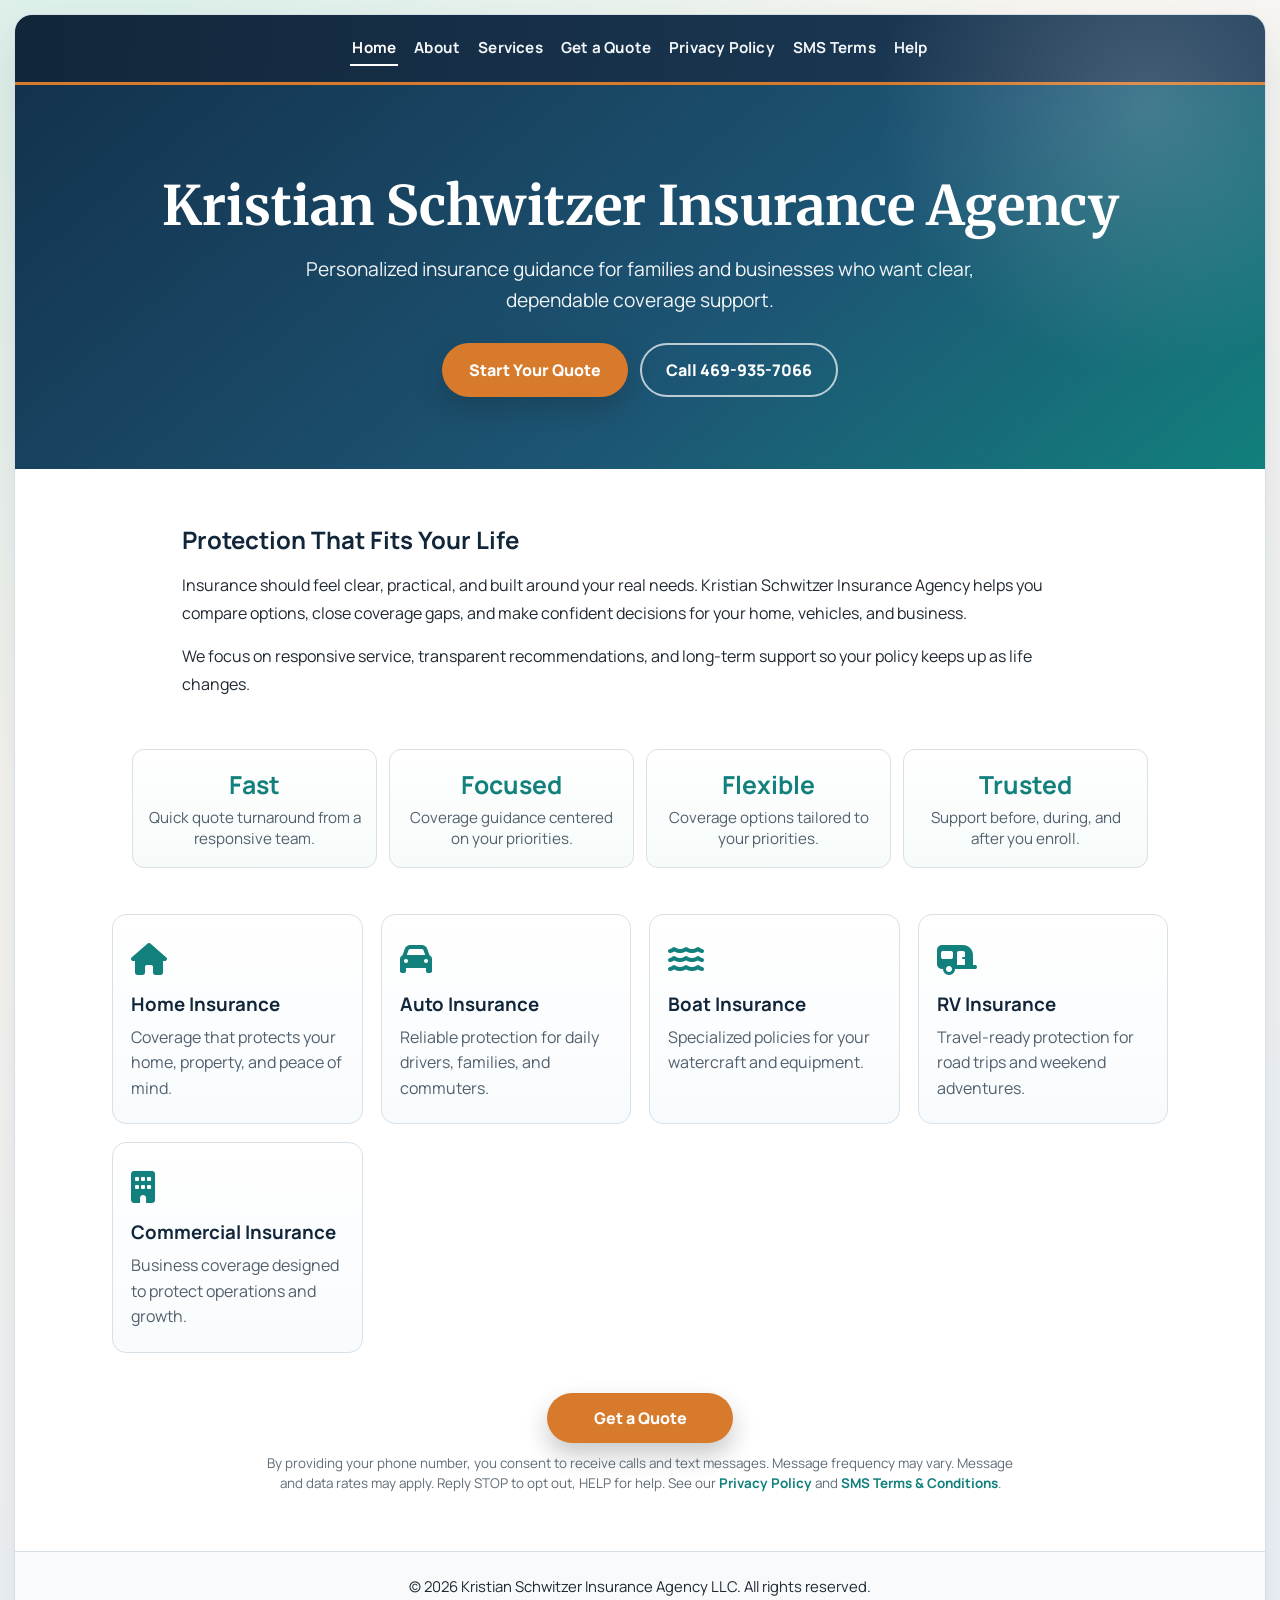
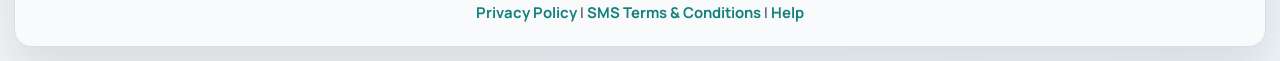
==== index.html @ e57b24e5 "Add files via upload" ====
<!DOCTYPE html>
<html lang="en">
<head>
  <meta charset="UTF-8" />
  <meta name="viewport" content="width=device-width, initial-scale=1.0" />
  <title>Kristian Schwitzer Insurance Agency | Insurance Services</title>

  <meta name="description" content="Kristian Schwitzer Insurance Agency provides trusted insurance solutions for home, auto, commercial, and specialty coverage." />

  <link rel="stylesheet" href="https://cdnjs.cloudflare.com/ajax/libs/font-awesome/6.4.0/css/all.min.css">
  <link rel="stylesheet" href="styles.css">
</head>

<body>
  <div class="page-wrapper">

    <nav>
      <a href="index.html" class="active">Home</a>
      <a href="#about">About</a>
      <a href="#services">Services</a>
      <a href="quote.html">Get a Quote</a>
      <a href="privacy-policy.html">Privacy Policy</a>
      <a href="sms-terms.html">SMS Terms</a>
      <a href="help.html">Help</a>
    </nav>

    <main>
      <section class="hero hero-clean">
        <h1>Kristian Schwitzer Insurance Agency</h1>
        <p>Personalized insurance guidance for families and businesses who want clear, dependable coverage support.</p>
        <div class="hero-actions">
          <a class="square-btn" href="quote.html">Start Your Quote</a>
          <a class="outline-btn" href="tel:+14699357066">Call 469-935-7066</a>
        </div>
      </section>

      <section id="about" class="importance-section">
        <h2>Protection That Fits Your Life</h2>
        <p>
          Insurance should feel clear, practical, and built around your real needs. Kristian Schwitzer Insurance Agency helps you compare options,
          close coverage gaps, and make confident decisions for your home, vehicles, and business.
        </p>
        <p>
          We focus on responsive service, transparent recommendations, and long-term support so your policy keeps up as life changes.
        </p>
      </section>

      <section class="trust-strip" aria-label="Agency highlights">
        <article class="trust-tile">
          <h3>Fast</h3>
          <p>Quick quote turnaround from a responsive team.</p>
        </article>
        <article class="trust-tile">
          <h3>Focused</h3>
          <p>Coverage guidance centered on your priorities.</p>
        </article>
        <article class="trust-tile">
          <h3>Flexible</h3>
          <p>Coverage options tailored to your priorities.</p>
        </article>
        <article class="trust-tile">
          <h3>Trusted</h3>
          <p>Support before, during, and after you enroll.</p>
        </article>
      </section>

      <section id="services" class="insurance-types">
        <div class="insurance-card">
          <div class="icon-wrapper"><i class="fas fa-home"></i></div>
          <h3>Home Insurance</h3>
          <p>Coverage that protects your home, property, and peace of mind.</p>
        </div>

        <div class="insurance-card">
          <div class="icon-wrapper"><i class="fas fa-car"></i></div>
          <h3>Auto Insurance</h3>
          <p>Reliable protection for daily drivers, families, and commuters.</p>
        </div>

        <div class="insurance-card">
          <div class="icon-wrapper"><i class="fas fa-water"></i></div>
          <h3>Boat Insurance</h3>
          <p>Specialized policies for your watercraft and equipment.</p>
        </div>

        <div class="insurance-card">
          <div class="icon-wrapper"><i class="fas fa-caravan"></i></div>
          <h3>RV Insurance</h3>
          <p>Travel-ready protection for road trips and weekend adventures.</p>
        </div>

        <div class="insurance-card">
          <div class="icon-wrapper"><i class="fas fa-building"></i></div>
          <h3>Commercial Insurance</h3>
          <p>Business coverage designed to protect operations and growth.</p>
        </div>
      </section>

      <section class="quote-jump">
        <a class="square-btn" href="quote.html">Get a Quote</a>

        <p class="quote-note">
          By providing your phone number, you consent to receive calls and text messages.
          Message frequency may vary. Message and data rates may apply.
          Reply STOP to opt out, HELP for help.
          See our
          <a href="privacy-policy.html">Privacy Policy</a> and
          <a href="sms-terms.html">SMS Terms &amp; Conditions</a>.
        </p>
      </section>
    </main>

    <footer>
      <p>© <span id="year"></span> Kristian Schwitzer Insurance Agency LLC. All rights reserved.</p>
      <p>
        <a href="privacy-policy.html">Privacy Policy</a> |
        <a href="sms-terms.html">SMS Terms &amp; Conditions</a> |
        <a href="help.html">Help</a>
      </p>
    </footer>

  </div>

  <script>
    document.getElementById("year").textContent = new Date().getFullYear();
  </script>
</body>
</html>
---- styles.css ----
@import url('https://fonts.googleapis.com/css2?family=Manrope:wght@400;500;700;800&family=Merriweather:wght@700&display=swap');

:root {
  --navy: #12263a;
  --teal: #12807c;
  --sand: #f4efe8;
  --amber: #d77a2b;
  --ink: #1f2933;
  --muted: #52606d;
  --line: #d8e1e8;
  --white: #ffffff;
}

* {
  box-sizing: border-box;
}

html,
body {
  margin: 0;
  padding: 0;
  background: radial-gradient(circle at 8% -10%, #d8efe9 0, #f9f6f1 45%, #eff4f9 100%);
  color: var(--ink);
  font-family: 'Manrope', 'Segoe UI', sans-serif;
}

.page-wrapper {
  min-height: 100vh;
  margin: 14px;
  border-radius: 18px;
  overflow: hidden;
  background: var(--white);
  border: 1px solid #d5dee6;
  box-shadow: 0 24px 50px rgba(18, 38, 58, 0.12);
}

nav {
  display: flex;
  flex-wrap: wrap;
  gap: 14px;
  align-items: center;
  justify-content: center;
  padding: 16px 22px;
  background: linear-gradient(95deg, var(--navy), #1d3d5a);
  border-bottom: 3px solid var(--amber);
}

nav a {
  color: #f3f6f9;
  text-decoration: none;
  font-weight: 700;
  font-size: 0.95rem;
  letter-spacing: 0.2px;
  padding: 6px 2px;
  border-bottom: 2px solid transparent;
  transition: border-color 0.2s ease, color 0.2s ease;
}

nav a:hover,
nav a.active {
  color: #ffffff;
  border-bottom-color: #ffffff;
}

.hero {
  padding: 86px 20px 72px;
  text-align: center;
  background: linear-gradient(140deg, #13324d 0%, #1d5675 60%, #12807c 100%);
  color: #ffffff;
  position: relative;
}

.hero::after {
  content: '';
  position: absolute;
  width: min(540px, 78vw);
  height: min(540px, 78vw);
  border-radius: 50%;
  background: radial-gradient(circle, rgba(255, 255, 255, 0.18), transparent 70%);
  top: -250px;
  right: -150px;
}

.hero h1 {
  margin: 0;
  position: relative;
  font-family: 'Merriweather', serif;
  font-size: clamp(2rem, 5vw, 3.4rem);
}

.hero p {
  position: relative;
  margin: 14px auto 0;
  max-width: 760px;
  line-height: 1.6;
  color: rgba(255, 255, 255, 0.94);
  font-size: clamp(1rem, 2vw, 1.2rem);
}

.hero-actions {
  margin-top: 28px;
  display: flex;
  gap: 12px;
  justify-content: center;
  flex-wrap: wrap;
  position: relative;
}

.square-btn,
.outline-btn {
  display: inline-flex;
  align-items: center;
  justify-content: center;
  min-width: 186px;
  padding: 14px 24px;
  text-decoration: none;
  border-radius: 999px;
  font-weight: 800;
  transition: transform 0.2s ease, box-shadow 0.2s ease, opacity 0.2s ease;
}

.square-btn {
  background: var(--amber);
  color: #fff;
  box-shadow: 0 12px 24px rgba(23, 28, 33, 0.24);
}

.square-btn:hover,
.outline-btn:hover {
  transform: translateY(-2px);
  opacity: 0.96;
}

.outline-btn {
  color: #fff;
  border: 2px solid rgba(255, 255, 255, 0.7);
}

.importance-section {
  max-width: 960px;
  margin: 0 auto;
  padding: 54px 22px 34px;
}

.importance-section h1,
.importance-section h2 {
  color: var(--navy);
  margin: 0 0 14px;
}

.importance-section p,
.importance-section li {
  line-height: 1.72;
  color: var(--ink);
}

.importance-section ul {
  padding-left: 18px;
}

.trust-strip {
  max-width: 1060px;
  margin: 0 auto;
  padding: 0 22px 26px;
  display: grid;
  grid-template-columns: repeat(auto-fit, minmax(180px, 1fr));
  gap: 12px;
}

.trust-tile {
  border: 1px solid var(--line);
  background: linear-gradient(180deg, #fff, #f6fbfa);
  border-radius: 12px;
  padding: 18px 14px;
  text-align: center;
}

.trust-tile h3 {
  margin: 0;
  color: var(--teal);
  font-size: 1.55rem;
}

.trust-tile p {
  margin: 6px 0 0;
  color: var(--muted);
  font-size: 0.95rem;
}

.insurance-types {
  display: grid;
  grid-template-columns: repeat(auto-fit, minmax(210px, 1fr));
  gap: 18px;
  padding: 20px 22px 34px;
  max-width: 1100px;
  margin: 0 auto;
}

.insurance-card {
  border: 1px solid var(--line);
  border-radius: 14px;
  padding: 22px 18px;
  background: linear-gradient(180deg, #fff, #f8fbfd);
  transition: transform 0.2s ease, box-shadow 0.2s ease;
}

.insurance-card:hover {
  transform: translateY(-4px);
  box-shadow: 0 16px 30px rgba(18, 38, 58, 0.14);
}

.icon-wrapper {
  font-size: 32px;
  color: var(--teal);
  margin-bottom: 10px;
}

.insurance-card h3 {
  margin: 0 0 8px;
  color: var(--navy);
}

.insurance-card p {
  margin: 0;
  color: var(--muted);
  line-height: 1.6;
}

.quote-jump {
  display: flex;
  flex-direction: column;
  align-items: center;
  gap: 10px;
  padding: 6px 22px 58px;
}

.quote-note {
  max-width: 760px;
  margin: 0;
  color: #5f6c77;
  font-size: 0.84rem;
  text-align: center;
  line-height: 1.5;
}

.quote-note a {
  color: var(--teal);
  font-weight: 700;
  text-decoration: none;
}

.quote-note a:hover {
  text-decoration: underline;
}

.quote-header {
  background: linear-gradient(95deg, var(--navy), #1d3d5a);
  border-bottom: 3px solid var(--amber);
  text-align: center;
  padding: 34px 20px;
}

.quote-header h1 {
  margin: 0;
  color: #fff;
  font-size: clamp(1.6rem, 4vw, 2.5rem);
}

.quote-embed-section {
  padding: 34px 20px 60px;
  max-width: 1000px;
  margin: 0 auto;
  text-align: center;
}

.quote-subtext {
  margin: 0 auto 20px;
  max-width: 650px;
  color: #3f4d59;
  line-height: 1.6;
}

.form-embed {
  max-width: 760px;
  border: 1px solid var(--line);
  border-radius: 14px;
  overflow: hidden;
  background: #fff;
  box-shadow: 0 12px 26px rgba(18, 38, 58, 0.12);
}

.form-embed.centered {
  margin: 0 auto;
}

.form-embed iframe {
  width: 100%;
  height: 1150px;
  border: 0;
}

.quote-help {
  margin-top: 14px;
  color: #3e4a54;
}

.quote-help a,
footer a,
.importance-section a {
  color: var(--teal);
  font-weight: 700;
  text-decoration: none;
}

.quote-help a:hover,
footer a:hover,
.importance-section a:hover {
  text-decoration: underline;
}

footer {
  text-align: center;
  padding: 18px;
  border-top: 1px solid var(--line);
  background: #f8fafc;
  font-size: 0.93rem;
}

footer p {
  margin: 6px 0;
}

@media (max-width: 768px) {
  .page-wrapper {
    margin: 8px;
    border-radius: 12px;
  }

  .hero {
    padding: 74px 18px 58px;
  }

  .importance-section {
    padding: 40px 18px 24px;
  }

  .insurance-types {
    padding: 10px 18px 28px;
  }

  .quote-jump {
    padding: 4px 18px 44px;
  }

  .form-embed iframe {
    height: 1450px;
  }
}
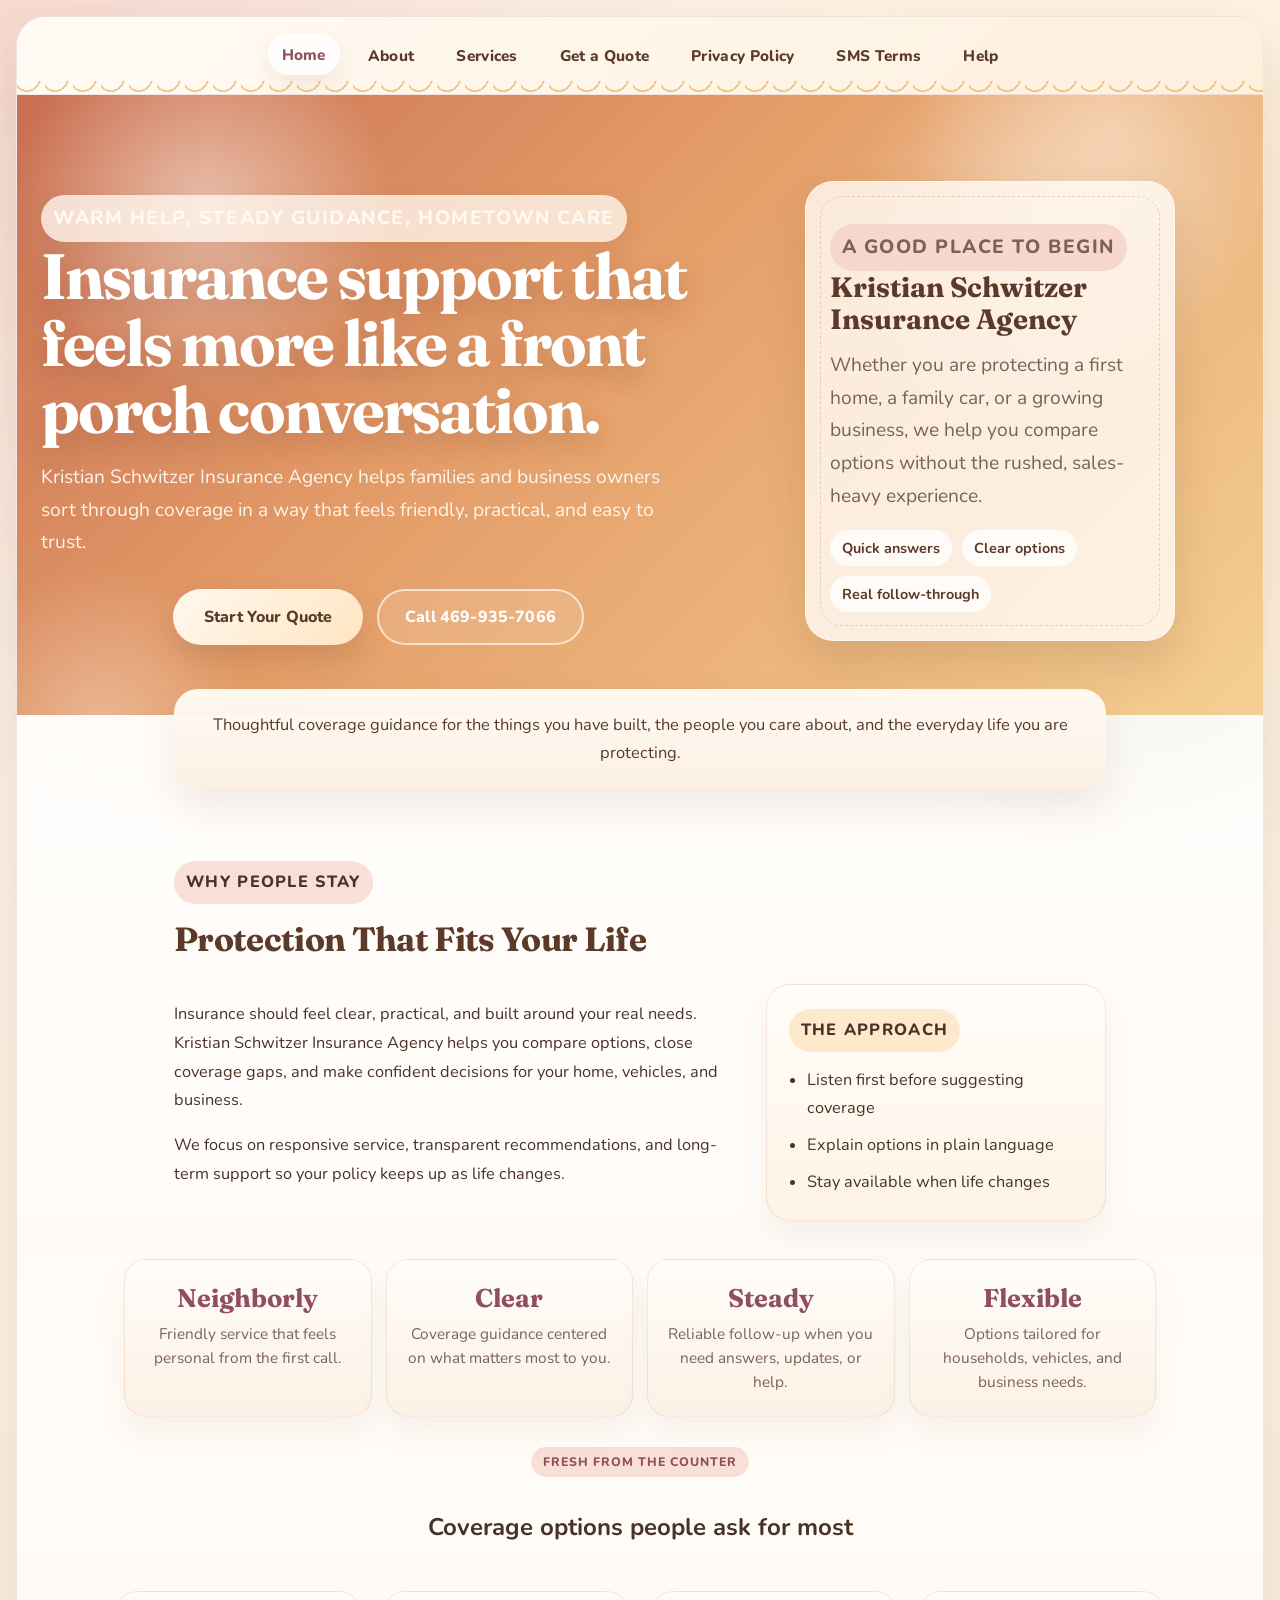
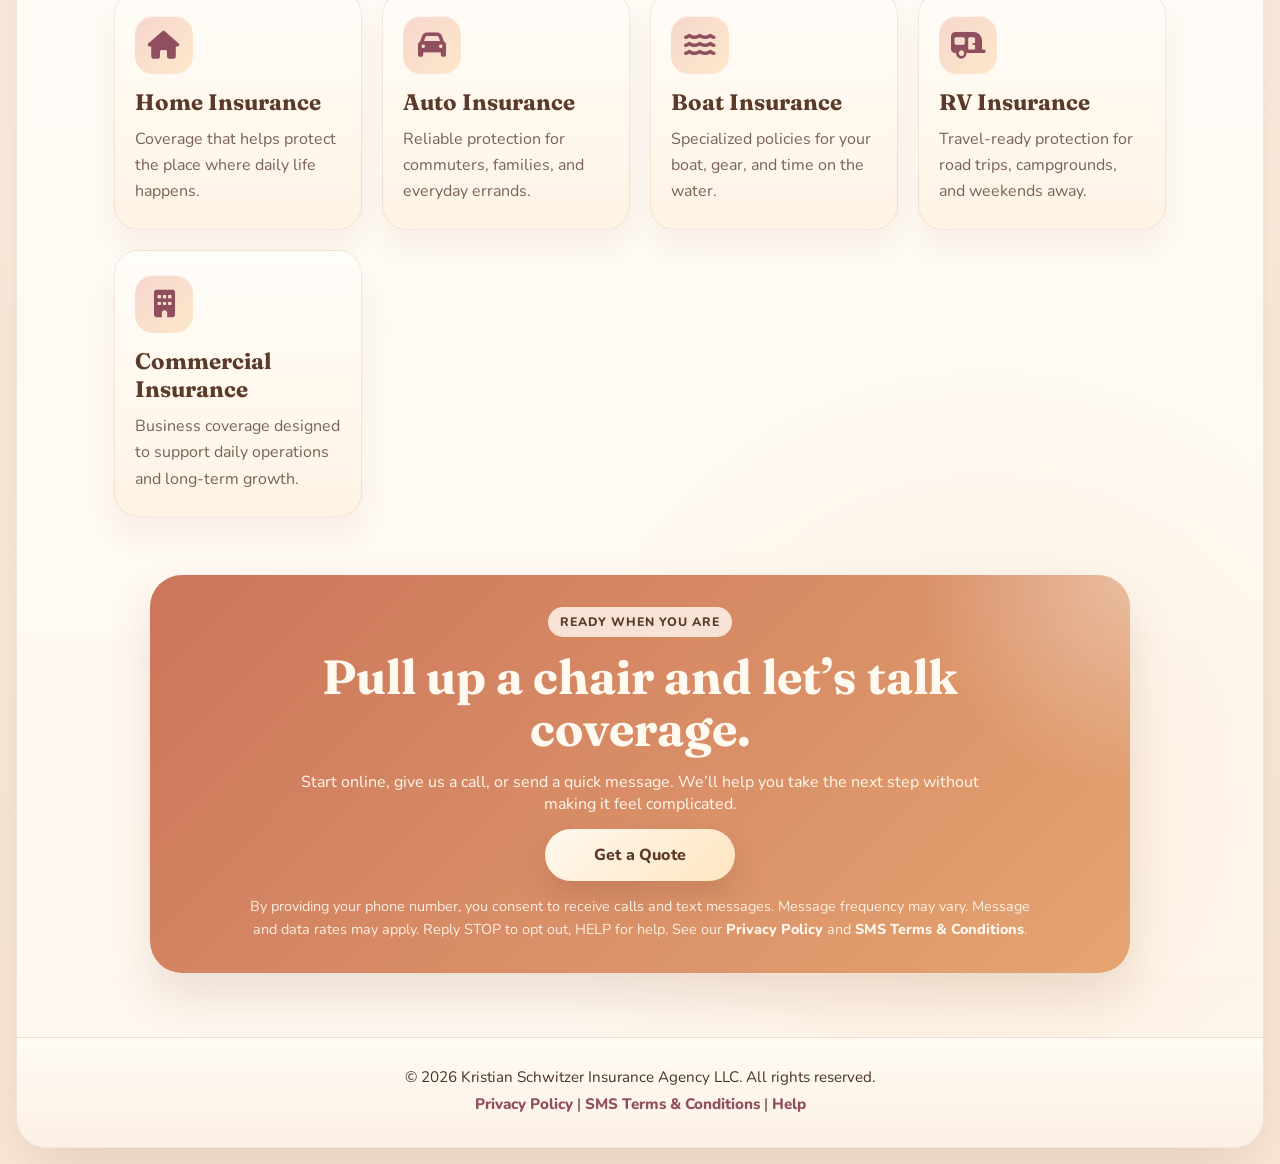
==== commit 3263d1a0: "Add files via upload" ====
--- a/index.html
+++ b/index.html
@@ -26,77 +26,132 @@
 
     <main>
       <section class="hero hero-clean">
-        <h1>Kristian Schwitzer Insurance Agency</h1>
-        <p>Personalized insurance guidance for families and businesses who want clear, dependable coverage support.</p>
-        <div class="hero-actions">
-          <a class="square-btn" href="quote.html">Start Your Quote</a>
-          <a class="outline-btn" href="tel:+14699357066">Call 469-935-7066</a>
+        <div class="hero-copy">
+          <p class="hero-kicker">Warm help, steady guidance, hometown care</p>
+          <h1>Insurance support that feels more like a front porch conversation.</h1>
+          <p>
+            Kristian Schwitzer Insurance Agency helps families and business owners sort through coverage in a way that feels
+            friendly, practical, and easy to trust.
+          </p>
+          <div class="hero-actions">
+            <a class="square-btn" href="quote.html">Start Your Quote</a>
+            <a class="outline-btn" href="tel:+14699357066">Call 469-935-7066</a>
+          </div>
         </div>
+
+        <aside class="hero-card" aria-label="Agency welcome">
+          <p class="hero-card-label">A good place to begin</p>
+          <h2>Kristian Schwitzer Insurance Agency</h2>
+          <p>
+            Whether you are protecting a first home, a family car, or a growing business, we help you compare options without
+            the rushed, sales-heavy experience.
+          </p>
+          <div class="hero-highlights">
+            <span>Quick answers</span>
+            <span>Clear options</span>
+            <span>Real follow-through</span>
+          </div>
+        </aside>
       </section>
 
-      <section id="about" class="importance-section">
-        <h2>Protection That Fits Your Life</h2>
+      <section class="welcome-band" aria-label="Welcome message">
         <p>
-          Insurance should feel clear, practical, and built around your real needs. Kristian Schwitzer Insurance Agency helps you compare options,
-          close coverage gaps, and make confident decisions for your home, vehicles, and business.
+          Thoughtful coverage guidance for the things you have built, the people you care about, and the everyday life you are protecting.
         </p>
-        <p>
-          We focus on responsive service, transparent recommendations, and long-term support so your policy keeps up as life changes.
-        </p>
+      </section>
+
+      <section id="about" class="importance-section story-section">
+        <div class="section-heading">
+          <p class="section-kicker">Why people stay</p>
+          <h2>Protection That Fits Your Life</h2>
+        </div>
+        <div class="story-grid">
+          <div class="story-copy">
+            <p>
+              Insurance should feel clear, practical, and built around your real needs. Kristian Schwitzer Insurance Agency helps you compare options,
+              close coverage gaps, and make confident decisions for your home, vehicles, and business.
+            </p>
+            <p>
+              We focus on responsive service, transparent recommendations, and long-term support so your policy keeps up as life changes.
+            </p>
+          </div>
+          <div class="recipe-card">
+            <p class="recipe-label">The approach</p>
+            <ul>
+              <li>Listen first before suggesting coverage</li>
+              <li>Explain options in plain language</li>
+              <li>Stay available when life changes</li>
+            </ul>
+          </div>
+        </div>
       </section>
 
       <section class="trust-strip" aria-label="Agency highlights">
         <article class="trust-tile">
-          <h3>Fast</h3>
-          <p>Quick quote turnaround from a responsive team.</p>
+          <h3>Neighborly</h3>
+          <p>Friendly service that feels personal from the first call.</p>
         </article>
         <article class="trust-tile">
-          <h3>Focused</h3>
-          <p>Coverage guidance centered on your priorities.</p>
+          <h3>Clear</h3>
+          <p>Coverage guidance centered on what matters most to you.</p>
+        </article>
+        <article class="trust-tile">
+          <h3>Steady</h3>
+          <p>Reliable follow-up when you need answers, updates, or help.</p>
         </article>
         <article class="trust-tile">
           <h3>Flexible</h3>
-          <p>Coverage options tailored to your priorities.</p>
-        </article>
-        <article class="trust-tile">
-          <h3>Trusted</h3>
-          <p>Support before, during, and after you enroll.</p>
+          <p>Options tailored for households, vehicles, and business needs.</p>
         </article>
       </section>
 
-      <section id="services" class="insurance-types">
+      <section id="services" class="services-section">
+        <div class="section-heading centered-heading">
+          <p class="section-kicker">Fresh from the counter</p>
+          <h2>Coverage options people ask for most</h2>
+        </div>
+
+        <div class="insurance-types">
         <div class="insurance-card">
           <div class="icon-wrapper"><i class="fas fa-home"></i></div>
           <h3>Home Insurance</h3>
-          <p>Coverage that protects your home, property, and peace of mind.</p>
+          <p>Coverage that helps protect the place where daily life happens.</p>
         </div>
 
         <div class="insurance-card">
           <div class="icon-wrapper"><i class="fas fa-car"></i></div>
           <h3>Auto Insurance</h3>
-          <p>Reliable protection for daily drivers, families, and commuters.</p>
+          <p>Reliable protection for commuters, families, and everyday errands.</p>
         </div>
 
         <div class="insurance-card">
           <div class="icon-wrapper"><i class="fas fa-water"></i></div>
           <h3>Boat Insurance</h3>
-          <p>Specialized policies for your watercraft and equipment.</p>
+          <p>Specialized policies for your boat, gear, and time on the water.</p>
         </div>
 
         <div class="insurance-card">
           <div class="icon-wrapper"><i class="fas fa-caravan"></i></div>
           <h3>RV Insurance</h3>
-          <p>Travel-ready protection for road trips and weekend adventures.</p>
+          <p>Travel-ready protection for road trips, campgrounds, and weekends away.</p>
         </div>
 
         <div class="insurance-card">
           <div class="icon-wrapper"><i class="fas fa-building"></i></div>
           <h3>Commercial Insurance</h3>
-          <p>Business coverage designed to protect operations and growth.</p>
+          <p>Business coverage designed to support daily operations and long-term growth.</p>
+        </div>
         </div>
       </section>
 
-      <section class="quote-jump">
+      <section class="quote-jump cozy-cta">
+        <div class="cozy-cta-copy">
+          <p class="section-kicker">Ready when you are</p>
+          <h2>Pull up a chair and let’s talk coverage.</h2>
+          <p>
+            Start online, give us a call, or send a quick message. We’ll help you take the next step without making it feel complicated.
+          </p>
+        </div>
         <a class="square-btn" href="quote.html">Get a Quote</a>
 
         <p class="quote-note">
--- a/styles.css
+++ b/styles.css
@@ -1,13 +1,17 @@
-@import url('https://fonts.googleapis.com/css2?family=Manrope:wght@400;500;700;800&family=Merriweather:wght@700&display=swap');
+@import url('https://fonts.googleapis.com/css2?family=Fraunces:opsz,wght@9..144,600;9..144,700&family=Nunito:wght@400;600;700;800&display=swap');
 
 :root {
-  --navy: #12263a;
-  --teal: #12807c;
-  --sand: #f4efe8;
-  --amber: #d77a2b;
-  --ink: #1f2933;
-  --muted: #52606d;
-  --line: #d8e1e8;
+  --chocolate: #5b3a29;
+  --cinnamon: #bb6c4a;
+  --apricot: #f2b36d;
+  --cream: #fff8ef;
+  --butter: #fde7c8;
+  --sage: #a3b18a;
+  --rose: #f6d4cb;
+  --berry: #8f4f5e;
+  --ink: #493227;
+  --muted: #7a6257;
+  --line: rgba(115, 78, 58, 0.14);
   --white: #ffffff;
 }
 
@@ -19,19 +23,53 @@
 body {
   margin: 0;
   padding: 0;
-  background: radial-gradient(circle at 8% -10%, #d8efe9 0, #f9f6f1 45%, #eff4f9 100%);
   color: var(--ink);
-  font-family: 'Manrope', 'Segoe UI', sans-serif;
+  font-family: 'Nunito', 'Trebuchet MS', sans-serif;
+  background:
+    radial-gradient(circle at top left, rgba(246, 212, 203, 0.85), transparent 28%),
+    radial-gradient(circle at 85% 12%, rgba(253, 231, 200, 0.8), transparent 24%),
+    linear-gradient(180deg, #fff9f0 0%, #fff4e6 52%, #fdebdc 100%);
+}
+
+body::before {
+  content: '';
+  position: fixed;
+  inset: 0;
+  pointer-events: none;
+  opacity: 0.35;
+  background-image:
+    linear-gradient(rgba(255, 255, 255, 0.35) 1px, transparent 1px),
+    linear-gradient(90deg, rgba(255, 255, 255, 0.35) 1px, transparent 1px);
+  background-size: 28px 28px;
+}
+
+main {
+  position: relative;
+  z-index: 1;
 }
 
 .page-wrapper {
   min-height: 100vh;
-  margin: 14px;
-  border-radius: 18px;
+  margin: 16px;
+  border-radius: 30px;
   overflow: hidden;
-  background: var(--white);
-  border: 1px solid #d5dee6;
-  box-shadow: 0 24px 50px rgba(18, 38, 58, 0.12);
+  background:
+    linear-gradient(180deg, rgba(255, 255, 255, 0.95), rgba(255, 248, 239, 0.98)),
+    var(--white);
+  border: 1px solid rgba(145, 94, 66, 0.14);
+  box-shadow: 0 28px 70px rgba(119, 75, 45, 0.18);
+  position: relative;
+}
+
+.page-wrapper::before {
+  content: '';
+  position: absolute;
+  inset: 0;
+  pointer-events: none;
+  background:
+    radial-gradient(circle at 12% 14%, rgba(246, 212, 203, 0.24), transparent 16%),
+    radial-gradient(circle at 88% 18%, rgba(163, 177, 138, 0.18), transparent 14%),
+    radial-gradient(circle at 78% 88%, rgba(242, 179, 109, 0.15), transparent 18%);
 }
 
 nav {
@@ -40,70 +78,227 @@
   gap: 14px;
   align-items: center;
   justify-content: center;
-  padding: 16px 22px;
-  background: linear-gradient(95deg, var(--navy), #1d3d5a);
-  border-bottom: 3px solid var(--amber);
+  padding: 18px 24px;
+  background:
+    linear-gradient(135deg, rgba(255, 251, 245, 0.94), rgba(253, 239, 220, 0.95)),
+    var(--cream);
+  border-bottom: 1px solid rgba(145, 94, 66, 0.12);
+  position: relative;
+  z-index: 1;
+}
+
+nav::after {
+  content: '';
+  position: absolute;
+  left: 0;
+  right: 0;
+  bottom: -1px;
+  height: 14px;
+  background:
+    radial-gradient(circle at 10px -3px, transparent 12px, rgba(242, 179, 109, 0.7) 12px, rgba(242, 179, 109, 0.7) 14px, transparent 14px) repeat-x;
+  background-size: 28px 14px;
 }
 
 nav a {
-  color: #f3f6f9;
+  color: var(--chocolate);
   text-decoration: none;
-  font-weight: 700;
-  font-size: 0.95rem;
-  letter-spacing: 0.2px;
-  padding: 6px 2px;
-  border-bottom: 2px solid transparent;
-  transition: border-color 0.2s ease, color 0.2s ease;
+  font-weight: 800;
+  font-size: 0.96rem;
+  letter-spacing: 0.02em;
+  padding: 10px 14px;
+  border-radius: 999px;
+  transition: transform 0.2s ease, background-color 0.2s ease, color 0.2s ease, box-shadow 0.2s ease;
 }
 
 nav a:hover,
 nav a.active {
-  color: #ffffff;
-  border-bottom-color: #ffffff;
+  color: var(--berry);
+  background: rgba(255, 255, 255, 0.82);
+  box-shadow: 0 10px 22px rgba(164, 111, 76, 0.12);
+  transform: translateY(-1px);
 }
 
 .hero {
-  padding: 86px 20px 72px;
-  text-align: center;
-  background: linear-gradient(140deg, #13324d 0%, #1d5675 60%, #12807c 100%);
-  color: #ffffff;
-  position: relative;
-}
-
+  padding: 82px 24px 70px;
+  background:
+    radial-gradient(circle at 15% 18%, rgba(255, 255, 255, 0.48), transparent 16%),
+    radial-gradient(circle at 82% 24%, rgba(255, 255, 255, 0.34), transparent 18%),
+    linear-gradient(135deg, #c96f53 0%, #e49d68 42%, #f4cf93 100%);
+  color: var(--white);
+  position: relative;
+  overflow: hidden;
+  display: grid;
+  grid-template-columns: minmax(0, 1.15fr) minmax(280px, 0.85fr);
+  gap: 24px;
+  align-items: center;
+}
+
+.hero::before,
 .hero::after {
   content: '';
   position: absolute;
-  width: min(540px, 78vw);
-  height: min(540px, 78vw);
   border-radius: 50%;
-  background: radial-gradient(circle, rgba(255, 255, 255, 0.18), transparent 70%);
-  top: -250px;
-  right: -150px;
+  pointer-events: none;
+}
+
+.hero::before {
+  width: min(420px, 62vw);
+  height: min(420px, 62vw);
+  background: radial-gradient(circle, rgba(255, 248, 239, 0.42), transparent 68%);
+  top: -170px;
+  right: -60px;
+}
+
+.hero::after {
+  width: min(300px, 48vw);
+  height: min(300px, 48vw);
+  background: radial-gradient(circle, rgba(255, 255, 255, 0.28), transparent 70%);
+  bottom: -150px;
+  left: -70px;
 }
 
 .hero h1 {
   margin: 0;
   position: relative;
-  font-family: 'Merriweather', serif;
-  font-size: clamp(2rem, 5vw, 3.4rem);
+  z-index: 1;
+  font-family: 'Fraunces', Georgia, serif;
+  font-size: clamp(2.5rem, 5vw, 4.2rem);
+  line-height: 1.05;
+  letter-spacing: -0.03em;
+  text-shadow: 0 10px 28px rgba(99, 48, 32, 0.24);
+}
+
+.hero-copy {
+  text-align: left;
+  max-width: 720px;
+  justify-self: center;
+}
+
+.hero-kicker,
+.section-kicker,
+.hero-card-label,
+.recipe-label {
+  display: inline-block;
+  margin: 0 0 14px;
+  padding: 7px 12px;
+  border-radius: 999px;
+  font-size: 0.77rem;
+  font-weight: 800;
+  letter-spacing: 0.08em;
+  text-transform: uppercase;
+}
+
+.hero-kicker {
+  color: var(--chocolate);
+  background: rgba(255, 248, 239, 0.78);
+  box-shadow: 0 10px 24px rgba(126, 74, 49, 0.12);
 }
 
 .hero p {
   position: relative;
-  margin: 14px auto 0;
-  max-width: 760px;
-  line-height: 1.6;
-  color: rgba(255, 255, 255, 0.94);
+  z-index: 1;
+  margin: 18px 0 0;
+  max-width: 640px;
+  line-height: 1.7;
+  color: rgba(255, 250, 244, 0.94);
   font-size: clamp(1rem, 2vw, 1.2rem);
 }
 
 .hero-actions {
-  margin-top: 28px;
+  margin-top: 30px;
   display: flex;
-  gap: 12px;
+  gap: 14px;
   justify-content: center;
   flex-wrap: wrap;
   position: relative;
+  z-index: 1;
+}
+
+.hero-card {
+  justify-self: center;
+  width: min(100%, 370px);
+  padding: 28px 24px;
+  border-radius: 28px;
+  background: rgba(255, 250, 244, 0.82);
+  color: var(--ink);
+  box-shadow: 0 22px 44px rgba(114, 66, 43, 0.16);
+  backdrop-filter: blur(10px);
+  border: 1px solid rgba(255, 255, 255, 0.5);
+  position: relative;
+  z-index: 1;
+}
+
+.hero-card::before {
+  content: '';
+  position: absolute;
+  inset: 14px;
+  border-radius: 22px;
+  border: 1px dashed rgba(191, 118, 83, 0.28);
+  pointer-events: none;
+}
+
+.hero-card-label {
+  color: var(--berry);
+  background: rgba(246, 212, 203, 0.85);
+  position: relative;
+  z-index: 1;
+}
+
+.hero-card h2 {
+  margin: 0;
+  position: relative;
+  z-index: 1;
+  color: var(--chocolate);
+  font-family: 'Fraunces', Georgia, serif;
+  font-size: 1.75rem;
+  line-height: 1.15;
+}
+
+.hero-card p {
+  color: var(--muted);
+  margin-top: 14px;
+  position: relative;
+  z-index: 1;
+}
+
+.hero-highlights {
+  position: relative;
+  z-index: 1;
+  margin-top: 18px;
+  display: flex;
+  flex-wrap: wrap;
+  gap: 10px;
+}
+
+.hero-highlights span {
+  display: inline-flex;
+  align-items: center;
+  padding: 8px 12px;
+  border-radius: 999px;
+  background: rgba(255, 255, 255, 0.78);
+  color: var(--chocolate);
+  font-size: 0.9rem;
+  font-weight: 700;
+}
+
+.welcome-band {
+  max-width: 980px;
+  margin: -26px auto 0;
+  padding: 0 24px;
+  position: relative;
+  z-index: 2;
+}
+
+.welcome-band p {
+  margin: 0;
+  padding: 22px 26px;
+  border-radius: 24px;
+  background: linear-gradient(180deg, rgba(255, 251, 245, 0.96), rgba(252, 239, 226, 0.96));
+  box-shadow: 0 20px 40px rgba(152, 98, 69, 0.12);
+  color: var(--chocolate);
+  text-align: center;
+  font-size: 1.03rem;
+  line-height: 1.7;
 }
 
 .square-btn,
@@ -111,141 +306,269 @@
   display: inline-flex;
   align-items: center;
   justify-content: center;
-  min-width: 186px;
-  padding: 14px 24px;
+  min-width: 190px;
+  padding: 15px 26px;
+  border-radius: 999px;
   text-decoration: none;
-  border-radius: 999px;
   font-weight: 800;
-  transition: transform 0.2s ease, box-shadow 0.2s ease, opacity 0.2s ease;
+  letter-spacing: 0.01em;
+  transition: transform 0.2s ease, box-shadow 0.2s ease, background-color 0.2s ease, color 0.2s ease;
 }
 
 .square-btn {
-  background: var(--amber);
-  color: #fff;
-  box-shadow: 0 12px 24px rgba(23, 28, 33, 0.24);
+  background: linear-gradient(135deg, #fff8ef, #ffe5c1);
+  color: var(--chocolate);
+  box-shadow: 0 16px 30px rgba(113, 63, 41, 0.18);
 }
 
 .square-btn:hover,
 .outline-btn:hover {
-  transform: translateY(-2px);
-  opacity: 0.96;
+  transform: translateY(-3px);
 }
 
 .outline-btn {
-  color: #fff;
-  border: 2px solid rgba(255, 255, 255, 0.7);
+  color: var(--white);
+  border: 2px solid rgba(255, 250, 244, 0.7);
+  background: rgba(255, 255, 255, 0.12);
+  backdrop-filter: blur(8px);
+}
+
+.outline-btn:hover {
+  box-shadow: 0 16px 28px rgba(112, 62, 39, 0.18);
 }
 
 .importance-section {
-  max-width: 960px;
+  max-width: 980px;
   margin: 0 auto;
-  padding: 54px 22px 34px;
+  padding: 64px 24px 38px;
+  position: relative;
+  z-index: 1;
 }
 
 .importance-section h1,
 .importance-section h2 {
-  color: var(--navy);
-  margin: 0 0 14px;
+  color: var(--chocolate);
+  margin: 0 0 16px;
+  font-family: 'Fraunces', Georgia, serif;
+  letter-spacing: -0.02em;
+}
+
+.importance-section h1 {
+  font-size: clamp(2rem, 4vw, 3rem);
+}
+
+.importance-section h2 {
+  font-size: clamp(1.6rem, 3vw, 2.1rem);
 }
 
 .importance-section p,
 .importance-section li {
-  line-height: 1.72;
+  line-height: 1.76;
   color: var(--ink);
+  font-size: 1.02rem;
 }
 
 .importance-section ul {
+  padding-left: 20px;
+}
+
+.story-section {
+  padding-top: 72px;
+}
+
+.section-heading {
+  margin-bottom: 24px;
+}
+
+.section-kicker {
+  color: var(--berry);
+  background: rgba(246, 212, 203, 0.72);
+}
+
+.centered-heading {
+  text-align: center;
+}
+
+.story-grid {
+  display: grid;
+  grid-template-columns: minmax(0, 1.25fr) minmax(260px, 0.75fr);
+  gap: 24px;
+  align-items: start;
+}
+
+.story-copy {
+  padding-right: 10px;
+}
+
+.recipe-card {
+  padding: 24px 22px;
+  border-radius: 24px;
+  background: linear-gradient(180deg, rgba(255, 253, 249, 0.98), rgba(254, 243, 228, 0.98));
+  border: 1px solid rgba(187, 108, 74, 0.15);
+  box-shadow: 0 16px 34px rgba(156, 101, 69, 0.09);
+}
+
+.recipe-label {
+  color: var(--chocolate);
+  background: rgba(253, 231, 200, 0.9);
+}
+
+.recipe-card ul {
+  margin: 0;
   padding-left: 18px;
 }
 
+.recipe-card li + li {
+  margin-top: 8px;
+}
+
 .trust-strip {
-  max-width: 1060px;
+  max-width: 1080px;
   margin: 0 auto;
-  padding: 0 22px 26px;
+  padding: 0 24px 30px;
   display: grid;
   grid-template-columns: repeat(auto-fit, minmax(180px, 1fr));
-  gap: 12px;
+  gap: 14px;
+  position: relative;
+  z-index: 1;
 }
 
 .trust-tile {
-  border: 1px solid var(--line);
-  background: linear-gradient(180deg, #fff, #f6fbfa);
-  border-radius: 12px;
-  padding: 18px 14px;
+  border: 1px solid rgba(187, 108, 74, 0.14);
+  background: linear-gradient(180deg, rgba(255, 253, 249, 0.96), rgba(252, 240, 228, 0.96));
+  border-radius: 22px;
+  padding: 22px 16px;
   text-align: center;
+  box-shadow: 0 16px 28px rgba(156, 101, 69, 0.08);
 }
 
 .trust-tile h3 {
   margin: 0;
-  color: var(--teal);
-  font-size: 1.55rem;
+  color: var(--berry);
+  font-family: 'Fraunces', Georgia, serif;
+  font-size: 1.6rem;
 }
 
 .trust-tile p {
-  margin: 6px 0 0;
+  margin: 8px 0 0;
   color: var(--muted);
-  font-size: 0.95rem;
+  font-size: 0.96rem;
+  line-height: 1.55;
+}
+
+.services-section {
+  padding-bottom: 12px;
 }
 
 .insurance-types {
   display: grid;
   grid-template-columns: repeat(auto-fit, minmax(210px, 1fr));
-  gap: 18px;
-  padding: 20px 22px 34px;
+  gap: 20px;
+  padding: 24px 24px 36px;
   max-width: 1100px;
   margin: 0 auto;
+  position: relative;
+  z-index: 1;
 }
 
 .insurance-card {
-  border: 1px solid var(--line);
-  border-radius: 14px;
-  padding: 22px 18px;
-  background: linear-gradient(180deg, #fff, #f8fbfd);
-  transition: transform 0.2s ease, box-shadow 0.2s ease;
+  border: 1px solid rgba(187, 108, 74, 0.14);
+  border-radius: 24px;
+  padding: 24px 20px;
+  background:
+    linear-gradient(180deg, rgba(255, 253, 249, 0.98), rgba(254, 243, 228, 0.98));
+  box-shadow: 0 18px 30px rgba(158, 101, 70, 0.08);
+  transition: transform 0.22s ease, box-shadow 0.22s ease, border-color 0.22s ease;
 }
 
 .insurance-card:hover {
-  transform: translateY(-4px);
-  box-shadow: 0 16px 30px rgba(18, 38, 58, 0.14);
+  transform: translateY(-6px) rotate(-0.4deg);
+  box-shadow: 0 26px 42px rgba(158, 101, 70, 0.14);
+  border-color: rgba(187, 108, 74, 0.26);
 }
 
 .icon-wrapper {
-  font-size: 32px;
-  color: var(--teal);
-  margin-bottom: 10px;
+  width: 58px;
+  height: 58px;
+  display: inline-flex;
+  align-items: center;
+  justify-content: center;
+  border-radius: 18px;
+  font-size: 28px;
+  color: var(--berry);
+  margin-bottom: 14px;
+  background: linear-gradient(135deg, rgba(246, 212, 203, 0.92), rgba(253, 231, 200, 0.95));
+  box-shadow: inset 0 1px 0 rgba(255, 255, 255, 0.65);
 }
 
 .insurance-card h3 {
-  margin: 0 0 8px;
-  color: var(--navy);
+  margin: 0 0 10px;
+  color: var(--chocolate);
+  font-family: 'Fraunces', Georgia, serif;
+  font-size: 1.4rem;
 }
 
 .insurance-card p {
   margin: 0;
   color: var(--muted);
-  line-height: 1.6;
+  line-height: 1.65;
 }
 
 .quote-jump {
   display: flex;
   flex-direction: column;
   align-items: center;
-  gap: 10px;
-  padding: 6px 22px 58px;
+  gap: 14px;
+  padding: 12px 24px 64px;
+  position: relative;
+  z-index: 1;
+}
+
+.cozy-cta {
+  max-width: 980px;
+  margin: 10px auto 64px;
+  padding: 32px 28px;
+  border-radius: 32px;
+  background:
+    radial-gradient(circle at top right, rgba(255, 255, 255, 0.36), transparent 20%),
+    linear-gradient(135deg, rgba(201, 111, 83, 0.96), rgba(228, 161, 109, 0.96));
+  color: #fff9f0;
+  box-shadow: 0 24px 48px rgba(145, 85, 58, 0.16);
+}
+
+.cozy-cta-copy {
+  text-align: center;
+  max-width: 720px;
+}
+
+.cozy-cta h2 {
+  margin: 0 0 12px;
+  font-family: 'Fraunces', Georgia, serif;
+  font-size: clamp(2rem, 4vw, 3rem);
+  line-height: 1.08;
+}
+
+.cozy-cta .section-kicker {
+  color: var(--chocolate);
+  background: rgba(255, 248, 239, 0.82);
+}
+
+.cozy-cta-copy p:last-child {
+  margin-bottom: 0;
 }
 
 .quote-note {
-  max-width: 760px;
-  margin: 0;
-  color: #5f6c77;
-  font-size: 0.84rem;
+  max-width: 780px;
+  margin: 0;
+  color: rgba(255, 249, 240, 0.9);
+  font-size: 0.9rem;
   text-align: center;
-  line-height: 1.5;
+  line-height: 1.6;
 }
 
 .quote-note a {
-  color: var(--teal);
-  font-weight: 700;
+  color: #fff8ef;
+  font-weight: 800;
   text-decoration: none;
 }
 
@@ -254,39 +577,46 @@
 }
 
 .quote-header {
-  background: linear-gradient(95deg, var(--navy), #1d3d5a);
-  border-bottom: 3px solid var(--amber);
+  background:
+    radial-gradient(circle at 20% 12%, rgba(255, 255, 255, 0.45), transparent 18%),
+    linear-gradient(135deg, #c96f53 0%, #e4a16d 100%);
   text-align: center;
-  padding: 34px 20px;
+  padding: 42px 20px;
+  position: relative;
 }
 
 .quote-header h1 {
   margin: 0;
-  color: #fff;
-  font-size: clamp(1.6rem, 4vw, 2.5rem);
+  color: #fffaf4;
+  font-family: 'Fraunces', Georgia, serif;
+  font-size: clamp(2rem, 4vw, 3rem);
+  letter-spacing: -0.03em;
 }
 
 .quote-embed-section {
-  padding: 34px 20px 60px;
+  padding: 38px 20px 64px;
   max-width: 1000px;
   margin: 0 auto;
   text-align: center;
+  position: relative;
+  z-index: 1;
 }
 
 .quote-subtext {
-  margin: 0 auto 20px;
+  margin: 0 auto 22px;
   max-width: 650px;
-  color: #3f4d59;
-  line-height: 1.6;
+  color: var(--muted);
+  line-height: 1.7;
+  font-size: 1.02rem;
 }
 
 .form-embed {
   max-width: 760px;
-  border: 1px solid var(--line);
-  border-radius: 14px;
+  border: 1px solid rgba(187, 108, 74, 0.16);
+  border-radius: 26px;
   overflow: hidden;
-  background: #fff;
-  box-shadow: 0 12px 26px rgba(18, 38, 58, 0.12);
+  background: #fffdfa;
+  box-shadow: 0 22px 40px rgba(156, 101, 69, 0.14);
 }
 
 .form-embed.centered {
@@ -300,15 +630,15 @@
 }
 
 .quote-help {
-  margin-top: 14px;
-  color: #3e4a54;
+  margin-top: 16px;
+  color: var(--ink);
 }
 
 .quote-help a,
 footer a,
 .importance-section a {
-  color: var(--teal);
-  font-weight: 700;
+  color: var(--berry);
+  font-weight: 800;
   text-decoration: none;
 }
 
@@ -320,36 +650,83 @@
 
 footer {
   text-align: center;
-  padding: 18px;
-  border-top: 1px solid var(--line);
-  background: #f8fafc;
-  font-size: 0.93rem;
+  padding: 22px 18px 26px;
+  border-top: 1px solid rgba(145, 94, 66, 0.12);
+  background: linear-gradient(180deg, rgba(255, 251, 245, 0.94), rgba(252, 239, 226, 0.96));
+  font-size: 0.95rem;
+  position: relative;
+  z-index: 1;
 }
 
 footer p {
-  margin: 6px 0;
+  margin: 7px 0;
 }
 
 @media (max-width: 768px) {
   .page-wrapper {
     margin: 8px;
-    border-radius: 12px;
+    border-radius: 22px;
+  }
+
+  nav {
+    padding: 16px 16px 20px;
+    gap: 10px;
+  }
+
+  nav a {
+    padding: 8px 12px;
+    font-size: 0.93rem;
   }
 
   .hero {
-    padding: 74px 18px 58px;
+    padding: 78px 18px 62px;
+    grid-template-columns: 1fr;
   }
 
   .importance-section {
-    padding: 40px 18px 24px;
-  }
-
+    padding: 42px 18px 26px;
+  }
+
+  .hero-copy {
+    text-align: center;
+  }
+
+  .hero p {
+    margin-left: auto;
+    margin-right: auto;
+  }
+
+  .welcome-band {
+    margin-top: -18px;
+    padding: 0 18px;
+  }
+
+  .welcome-band p {
+    padding: 18px 18px;
+  }
+
+  .story-grid {
+    grid-template-columns: 1fr;
+  }
+
+  .trust-strip,
   .insurance-types {
-    padding: 10px 18px 28px;
+    padding-left: 18px;
+    padding-right: 18px;
   }
 
   .quote-jump {
-    padding: 4px 18px 44px;
+    padding: 8px 18px 48px;
+  }
+
+  .cozy-cta {
+    margin: 10px 18px 48px;
+    padding: 26px 18px;
+    border-radius: 24px;
+  }
+
+  .form-embed {
+    border-radius: 20px;
   }
 
   .form-embed iframe {
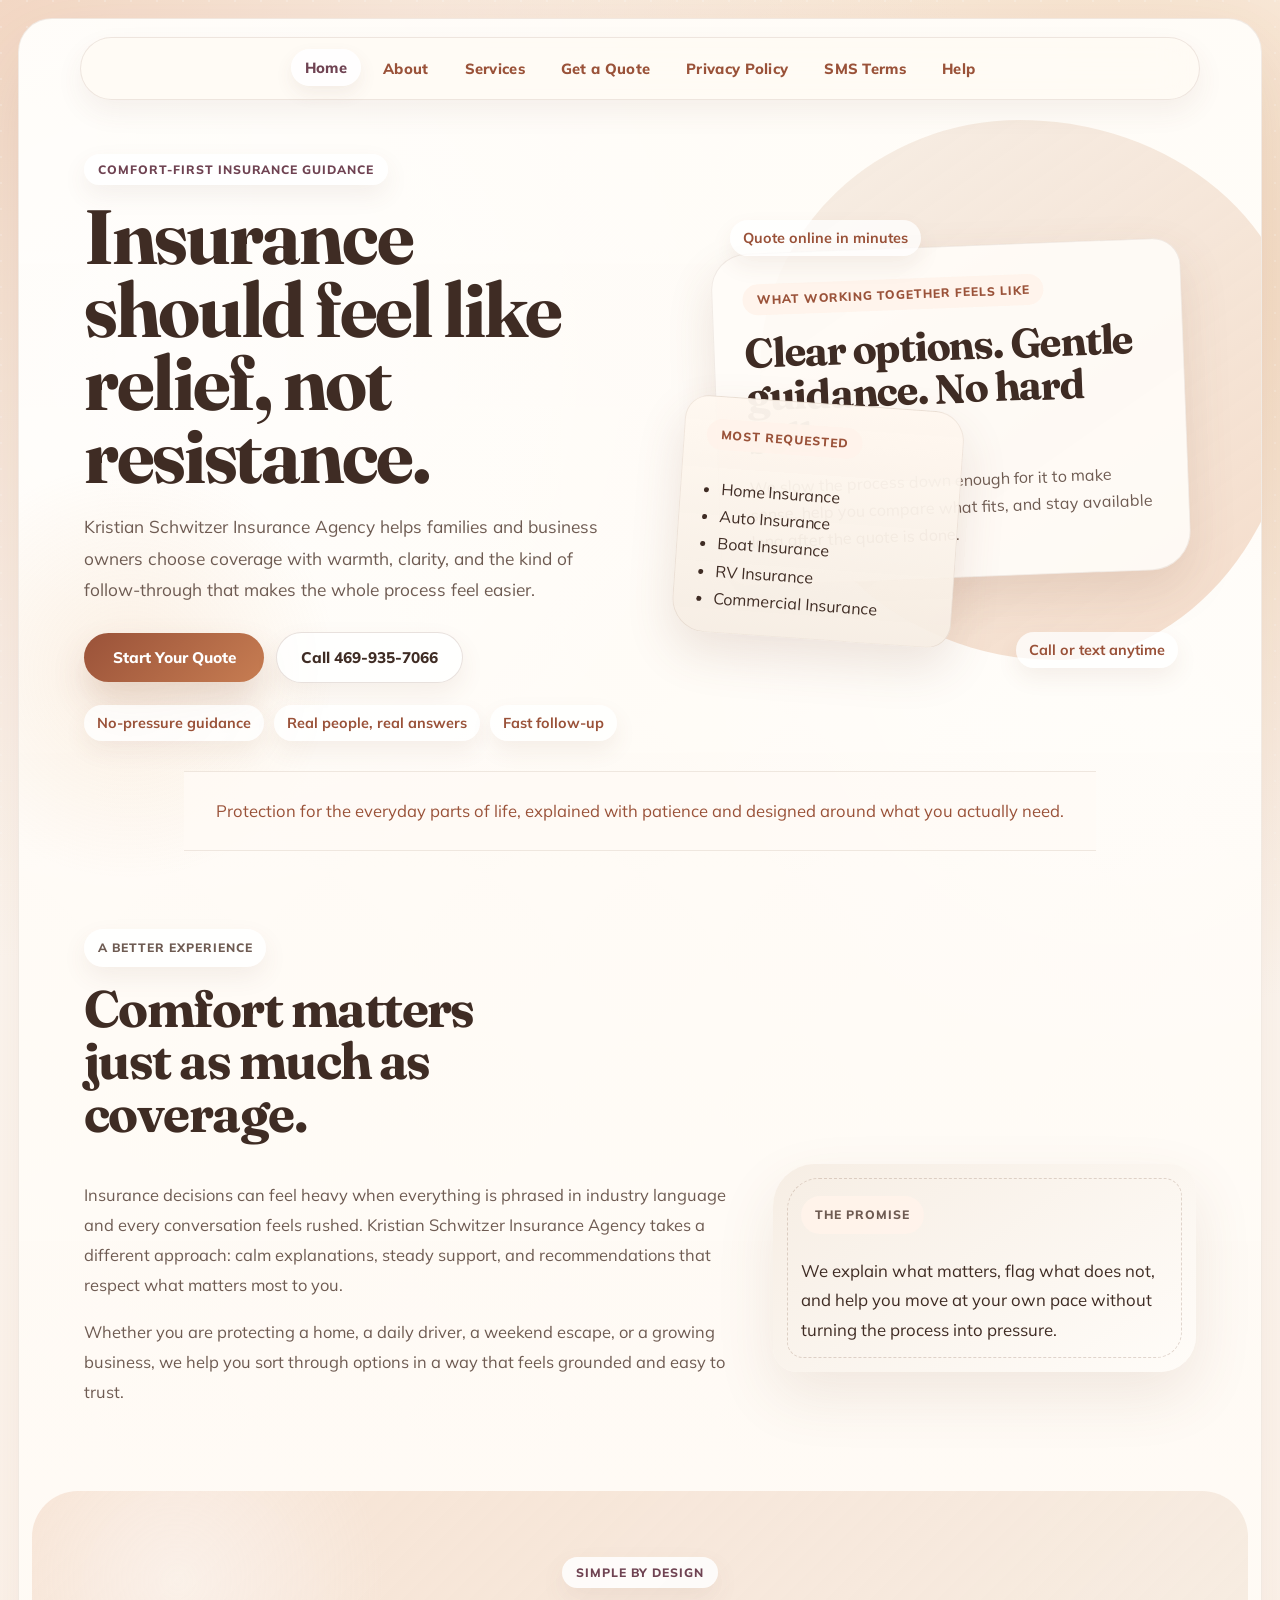
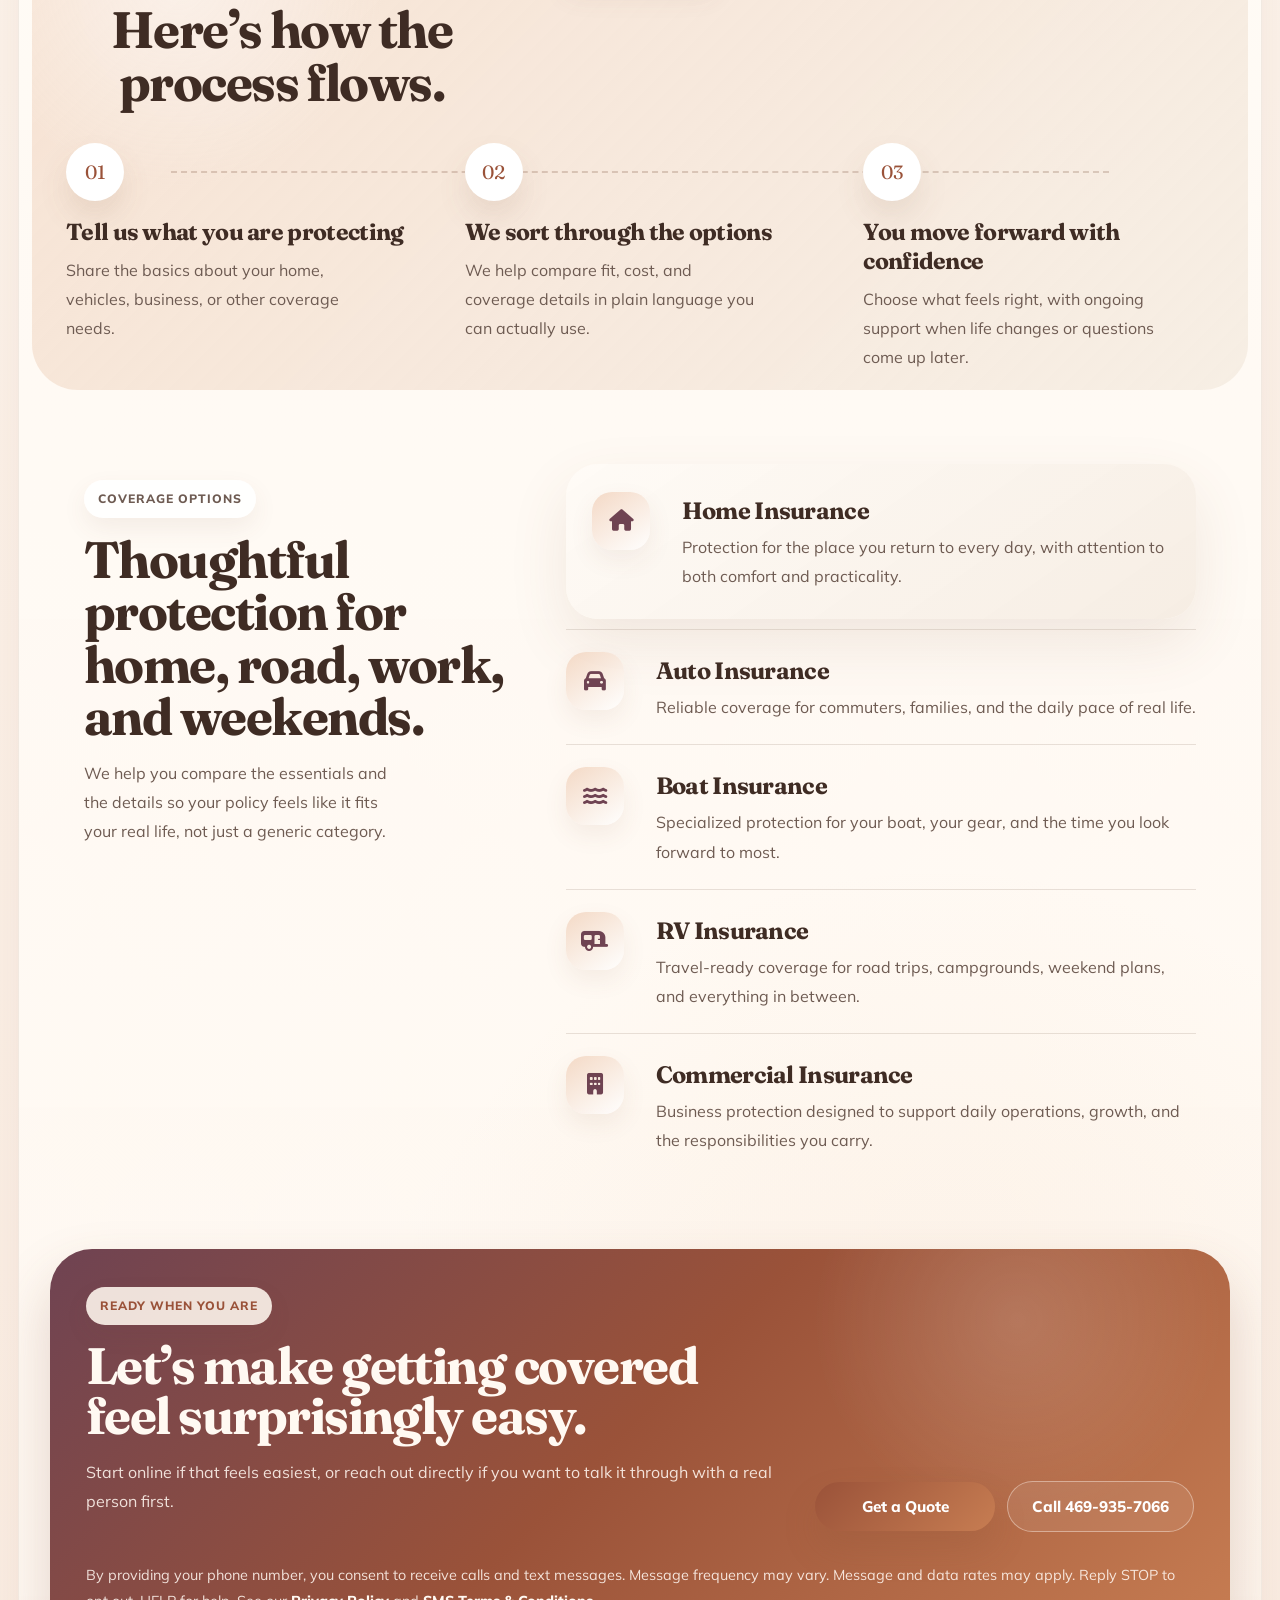
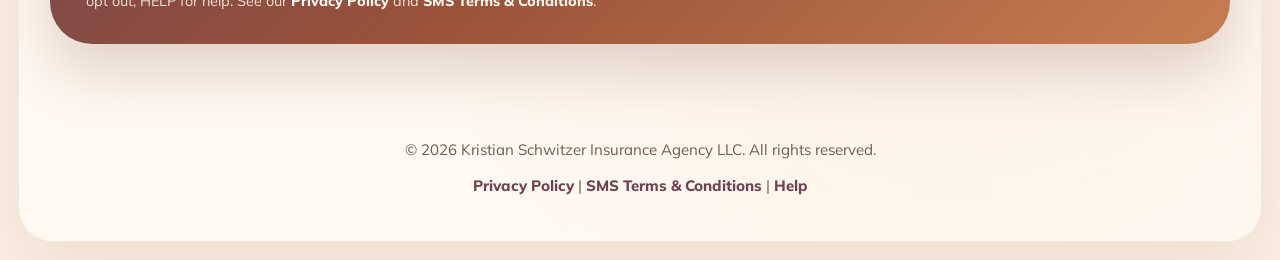
==== commit fb5d904c: "Add files via upload" ====
--- a/index.html
+++ b/index.html
@@ -27,132 +27,175 @@
     <main>
       <section class="hero hero-clean">
         <div class="hero-copy">
-          <p class="hero-kicker">Warm help, steady guidance, hometown care</p>
-          <h1>Insurance support that feels more like a front porch conversation.</h1>
-          <p>
-            Kristian Schwitzer Insurance Agency helps families and business owners sort through coverage in a way that feels
-            friendly, practical, and easy to trust.
+          <p class="hero-kicker">Comfort-first insurance guidance</p>
+          <h1>Insurance should feel like relief, not resistance.</h1>
+          <p class="hero-lead">
+            Kristian Schwitzer Insurance Agency helps families and business owners choose coverage with warmth, clarity,
+            and the kind of follow-through that makes the whole process feel easier.
           </p>
           <div class="hero-actions">
             <a class="square-btn" href="quote.html">Start Your Quote</a>
             <a class="outline-btn" href="tel:+14699357066">Call 469-935-7066</a>
           </div>
-        </div>
-
-        <aside class="hero-card" aria-label="Agency welcome">
-          <p class="hero-card-label">A good place to begin</p>
-          <h2>Kristian Schwitzer Insurance Agency</h2>
+          <div class="hero-comfort-list" aria-label="Agency benefits">
+            <span>No-pressure guidance</span>
+            <span>Real people, real answers</span>
+            <span>Fast follow-up</span>
+          </div>
+        </div>
+
+        <div class="hero-scene" aria-label="Coverage highlights">
+          <div class="hero-note hero-note-main">
+            <p class="note-label">What working together feels like</p>
+            <h2>Clear options. Gentle guidance. No hard sell.</h2>
+            <p>
+              We slow the process down enough for it to make sense, help you compare what fits, and stay available long
+              after the quote is done.
+            </p>
+          </div>
+
+          <div class="hero-note hero-note-side">
+            <p class="note-label">Most requested</p>
+            <ul class="hero-service-list">
+              <li>Home Insurance</li>
+              <li>Auto Insurance</li>
+              <li>Boat Insurance</li>
+              <li>RV Insurance</li>
+              <li>Commercial Insurance</li>
+            </ul>
+          </div>
+
+          <div class="scene-pill scene-pill-one">Call or text anytime</div>
+          <div class="scene-pill scene-pill-two">Quote online in minutes</div>
+        </div>
+      </section>
+
+      <section class="soft-ribbon" aria-label="Welcome message">
+        <p>
+          Protection for the everyday parts of life, explained with patience and designed around what you actually need.
+        </p>
+      </section>
+
+      <section id="about" class="story-section importance-section">
+        <div class="section-heading">
+          <p class="section-kicker">A better experience</p>
+          <h2>Comfort matters just as much as coverage.</h2>
+        </div>
+
+        <div class="story-layout">
+          <div class="story-text">
+            <p>
+              Insurance decisions can feel heavy when everything is phrased in industry language and every conversation feels rushed.
+              Kristian Schwitzer Insurance Agency takes a different approach: calm explanations, steady support, and recommendations that
+              respect what matters most to you.
+            </p>
+            <p>
+              Whether you are protecting a home, a daily driver, a weekend escape, or a growing business, we help you sort through options
+              in a way that feels grounded and easy to trust.
+            </p>
+          </div>
+
+          <aside class="story-note" aria-label="Agency promise">
+            <p class="note-label">The promise</p>
+            <p>
+              We explain what matters, flag what does not, and help you move at your own pace without turning the process into pressure.
+            </p>
+          </aside>
+        </div>
+      </section>
+
+      <section class="path-section" aria-label="How the process works">
+        <div class="section-heading centered-heading">
+          <p class="section-kicker">Simple by design</p>
+          <h2>Here’s how the process flows.</h2>
+        </div>
+
+        <div class="path-track">
+          <article class="path-step">
+            <span class="step-number">01</span>
+            <h3>Tell us what you are protecting</h3>
+            <p>Share the basics about your home, vehicles, business, or other coverage needs.</p>
+          </article>
+
+          <article class="path-step">
+            <span class="step-number">02</span>
+            <h3>We sort through the options</h3>
+            <p>We help compare fit, cost, and coverage details in plain language you can actually use.</p>
+          </article>
+
+          <article class="path-step">
+            <span class="step-number">03</span>
+            <h3>You move forward with confidence</h3>
+            <p>Choose what feels right, with ongoing support when life changes or questions come up later.</p>
+          </article>
+        </div>
+      </section>
+
+      <section id="services" class="services-showcase">
+        <div class="services-intro">
+          <p class="section-kicker">Coverage options</p>
+          <h2>Thoughtful protection for home, road, work, and weekends.</h2>
           <p>
-            Whether you are protecting a first home, a family car, or a growing business, we help you compare options without
-            the rushed, sales-heavy experience.
+            We help you compare the essentials and the details so your policy feels like it fits your real life, not just a generic category.
           </p>
-          <div class="hero-highlights">
-            <span>Quick answers</span>
-            <span>Clear options</span>
-            <span>Real follow-through</span>
-          </div>
-        </aside>
-      </section>
-
-      <section class="welcome-band" aria-label="Welcome message">
-        <p>
-          Thoughtful coverage guidance for the things you have built, the people you care about, and the everyday life you are protecting.
-        </p>
-      </section>
-
-      <section id="about" class="importance-section story-section">
-        <div class="section-heading">
-          <p class="section-kicker">Why people stay</p>
-          <h2>Protection That Fits Your Life</h2>
-        </div>
-        <div class="story-grid">
-          <div class="story-copy">
-            <p>
-              Insurance should feel clear, practical, and built around your real needs. Kristian Schwitzer Insurance Agency helps you compare options,
-              close coverage gaps, and make confident decisions for your home, vehicles, and business.
-            </p>
-            <p>
-              We focus on responsive service, transparent recommendations, and long-term support so your policy keeps up as life changes.
-            </p>
-          </div>
-          <div class="recipe-card">
-            <p class="recipe-label">The approach</p>
-            <ul>
-              <li>Listen first before suggesting coverage</li>
-              <li>Explain options in plain language</li>
-              <li>Stay available when life changes</li>
-            </ul>
-          </div>
-        </div>
-      </section>
-
-      <section class="trust-strip" aria-label="Agency highlights">
-        <article class="trust-tile">
-          <h3>Neighborly</h3>
-          <p>Friendly service that feels personal from the first call.</p>
-        </article>
-        <article class="trust-tile">
-          <h3>Clear</h3>
-          <p>Coverage guidance centered on what matters most to you.</p>
-        </article>
-        <article class="trust-tile">
-          <h3>Steady</h3>
-          <p>Reliable follow-up when you need answers, updates, or help.</p>
-        </article>
-        <article class="trust-tile">
-          <h3>Flexible</h3>
-          <p>Options tailored for households, vehicles, and business needs.</p>
-        </article>
-      </section>
-
-      <section id="services" class="services-section">
-        <div class="section-heading centered-heading">
-          <p class="section-kicker">Fresh from the counter</p>
-          <h2>Coverage options people ask for most</h2>
-        </div>
-
-        <div class="insurance-types">
-        <div class="insurance-card">
-          <div class="icon-wrapper"><i class="fas fa-home"></i></div>
-          <h3>Home Insurance</h3>
-          <p>Coverage that helps protect the place where daily life happens.</p>
-        </div>
-
-        <div class="insurance-card">
-          <div class="icon-wrapper"><i class="fas fa-car"></i></div>
-          <h3>Auto Insurance</h3>
-          <p>Reliable protection for commuters, families, and everyday errands.</p>
-        </div>
-
-        <div class="insurance-card">
-          <div class="icon-wrapper"><i class="fas fa-water"></i></div>
-          <h3>Boat Insurance</h3>
-          <p>Specialized policies for your boat, gear, and time on the water.</p>
-        </div>
-
-        <div class="insurance-card">
-          <div class="icon-wrapper"><i class="fas fa-caravan"></i></div>
-          <h3>RV Insurance</h3>
-          <p>Travel-ready protection for road trips, campgrounds, and weekends away.</p>
-        </div>
-
-        <div class="insurance-card">
-          <div class="icon-wrapper"><i class="fas fa-building"></i></div>
-          <h3>Commercial Insurance</h3>
-          <p>Business coverage designed to support daily operations and long-term growth.</p>
-        </div>
-        </div>
-      </section>
-
-      <section class="quote-jump cozy-cta">
-        <div class="cozy-cta-copy">
+        </div>
+
+        <div class="services-list">
+          <article class="service-item featured-service">
+            <div class="service-icon"><i class="fas fa-home"></i></div>
+            <div>
+              <h3>Home Insurance</h3>
+              <p>Protection for the place you return to every day, with attention to both comfort and practicality.</p>
+            </div>
+          </article>
+
+          <article class="service-item">
+            <div class="service-icon"><i class="fas fa-car"></i></div>
+            <div>
+              <h3>Auto Insurance</h3>
+              <p>Reliable coverage for commuters, families, and the daily pace of real life.</p>
+            </div>
+          </article>
+
+          <article class="service-item">
+            <div class="service-icon"><i class="fas fa-water"></i></div>
+            <div>
+              <h3>Boat Insurance</h3>
+              <p>Specialized protection for your boat, your gear, and the time you look forward to most.</p>
+            </div>
+          </article>
+
+          <article class="service-item">
+            <div class="service-icon"><i class="fas fa-caravan"></i></div>
+            <div>
+              <h3>RV Insurance</h3>
+              <p>Travel-ready coverage for road trips, campgrounds, weekend plans, and everything in between.</p>
+            </div>
+          </article>
+
+          <article class="service-item">
+            <div class="service-icon"><i class="fas fa-building"></i></div>
+            <div>
+              <h3>Commercial Insurance</h3>
+              <p>Business protection designed to support daily operations, growth, and the responsibilities you carry.</p>
+            </div>
+          </article>
+        </div>
+      </section>
+
+      <section class="warm-cta">
+        <div class="cta-copy">
           <p class="section-kicker">Ready when you are</p>
-          <h2>Pull up a chair and let’s talk coverage.</h2>
+          <h2>Let’s make getting covered feel surprisingly easy.</h2>
           <p>
-            Start online, give us a call, or send a quick message. We’ll help you take the next step without making it feel complicated.
+            Start online if that feels easiest, or reach out directly if you want to talk it through with a real person first.
           </p>
         </div>
-        <a class="square-btn" href="quote.html">Get a Quote</a>
+
+        <div class="cta-actions">
+          <a class="square-btn" href="quote.html">Get a Quote</a>
+          <a class="outline-btn cta-outline" href="tel:+14699357066">Call 469-935-7066</a>
+        </div>
 
         <p class="quote-note">
           By providing your phone number, you consent to receive calls and text messages.
--- a/styles.css
+++ b/styles.css
@@ -1,34 +1,38 @@
-@import url('https://fonts.googleapis.com/css2?family=Fraunces:opsz,wght@9..144,600;9..144,700&family=Nunito:wght@400;600;700;800&display=swap');
+@import url('https://fonts.googleapis.com/css2?family=Fraunces:opsz,wght@9..144,600;9..144,700&family=Mulish:wght@400;500;700;800&display=swap');
 
 :root {
-  --chocolate: #5b3a29;
-  --cinnamon: #bb6c4a;
-  --apricot: #f2b36d;
-  --cream: #fff8ef;
-  --butter: #fde7c8;
-  --sage: #a3b18a;
-  --rose: #f6d4cb;
-  --berry: #8f4f5e;
-  --ink: #493227;
-  --muted: #7a6257;
-  --line: rgba(115, 78, 58, 0.14);
+  --cream: #fff9f2;
+  --oat: #f6ede3;
+  --peach: #f2d4bf;
+  --apricot: #e9b687;
+  --caramel: #c77d52;
+  --rust: #9a5239;
+  --plum: #6f4352;
+  --moss: #879879;
+  --ink: #3f2c24;
+  --muted: #6e5b52;
+  --line: rgba(95, 63, 48, 0.14);
   --white: #ffffff;
+  --shadow-soft: 0 24px 60px rgba(125, 79, 56, 0.11);
+  --shadow-card: 0 20px 48px rgba(125, 79, 56, 0.14);
 }
 
 * {
   box-sizing: border-box;
 }
 
-html,
+html {
+  scroll-behavior: smooth;
+}
+
 body {
   margin: 0;
-  padding: 0;
   color: var(--ink);
-  font-family: 'Nunito', 'Trebuchet MS', sans-serif;
+  font-family: 'Mulish', sans-serif;
   background:
-    radial-gradient(circle at top left, rgba(246, 212, 203, 0.85), transparent 28%),
-    radial-gradient(circle at 85% 12%, rgba(253, 231, 200, 0.8), transparent 24%),
-    linear-gradient(180deg, #fff9f0 0%, #fff4e6 52%, #fdebdc 100%);
+    radial-gradient(circle at top left, rgba(242, 212, 191, 0.9), transparent 26%),
+    radial-gradient(circle at 86% 8%, rgba(233, 182, 135, 0.55), transparent 22%),
+    linear-gradient(180deg, #fffdf9 0%, #fff6ee 48%, #fdf0e5 100%);
 }
 
 body::before {
@@ -36,28 +40,23 @@
   position: fixed;
   inset: 0;
   pointer-events: none;
-  opacity: 0.35;
+  opacity: 0.28;
   background-image:
-    linear-gradient(rgba(255, 255, 255, 0.35) 1px, transparent 1px),
-    linear-gradient(90deg, rgba(255, 255, 255, 0.35) 1px, transparent 1px);
-  background-size: 28px 28px;
-}
-
-main {
-  position: relative;
-  z-index: 1;
+    radial-gradient(circle at 1px 1px, rgba(255, 255, 255, 0.8) 1px, transparent 0);
+  background-size: 26px 26px;
 }
 
 .page-wrapper {
   min-height: 100vh;
-  margin: 16px;
-  border-radius: 30px;
+  margin: 18px;
+  padding-bottom: 8px;
+  border-radius: 34px;
+  background:
+    linear-gradient(180deg, rgba(255, 252, 247, 0.94), rgba(255, 248, 241, 0.97)),
+    var(--white);
+  border: 1px solid rgba(120, 80, 61, 0.1);
+  box-shadow: 0 30px 80px rgba(123, 79, 57, 0.12);
   overflow: hidden;
-  background:
-    linear-gradient(180deg, rgba(255, 255, 255, 0.95), rgba(255, 248, 239, 0.98)),
-    var(--white);
-  border: 1px solid rgba(145, 94, 66, 0.14);
-  box-shadow: 0 28px 70px rgba(119, 75, 45, 0.18);
   position: relative;
 }
 
@@ -67,238 +66,171 @@
   inset: 0;
   pointer-events: none;
   background:
-    radial-gradient(circle at 12% 14%, rgba(246, 212, 203, 0.24), transparent 16%),
-    radial-gradient(circle at 88% 18%, rgba(163, 177, 138, 0.18), transparent 14%),
-    radial-gradient(circle at 78% 88%, rgba(242, 179, 109, 0.15), transparent 18%);
+    radial-gradient(circle at 12% 10%, rgba(255, 255, 255, 0.55), transparent 18%),
+    radial-gradient(circle at 88% 18%, rgba(255, 255, 255, 0.35), transparent 16%),
+    radial-gradient(circle at 74% 88%, rgba(233, 182, 135, 0.12), transparent 18%);
 }
 
 nav {
+  width: min(1120px, calc(100% - 28px));
+  margin: 18px auto 0;
+  padding: 12px 16px;
   display: flex;
   flex-wrap: wrap;
-  gap: 14px;
   align-items: center;
   justify-content: center;
-  padding: 18px 24px;
-  background:
-    linear-gradient(135deg, rgba(255, 251, 245, 0.94), rgba(253, 239, 220, 0.95)),
-    var(--cream);
-  border-bottom: 1px solid rgba(145, 94, 66, 0.12);
+  gap: 8px;
+  background: rgba(255, 250, 244, 0.78);
+  border: 1px solid rgba(118, 76, 57, 0.12);
+  border-radius: 999px;
+  backdrop-filter: blur(18px);
+  position: relative;
+  z-index: 10;
+  box-shadow: 0 12px 28px rgba(119, 76, 57, 0.07);
+}
+
+nav a {
+  color: var(--rust);
+  text-decoration: none;
+  font-size: 0.92rem;
+  font-weight: 800;
+  letter-spacing: 0.02em;
+  padding: 9px 14px;
+  border-radius: 999px;
+  transition: background-color 0.2s ease, color 0.2s ease, transform 0.2s ease, box-shadow 0.2s ease;
+}
+
+nav a:hover,
+nav a.active {
+  color: var(--plum);
+  background: rgba(255, 255, 255, 0.92);
+  box-shadow: 0 8px 18px rgba(120, 78, 60, 0.08);
+  transform: translateY(-1px);
+}
+
+main {
   position: relative;
   z-index: 1;
 }
 
-nav::after {
+.hero,
+.soft-ribbon,
+.story-section,
+.path-section,
+.services-showcase,
+.warm-cta,
+.quote-header,
+.quote-embed-section,
+.importance-section,
+footer {
+  animation: fade-rise 0.7s ease both;
+}
+
+.hero {
+  max-width: 1180px;
+  margin: 0 auto;
+  padding: 54px 34px 20px;
+  display: grid;
+  grid-template-columns: minmax(0, 1.02fr) minmax(320px, 0.98fr);
+  gap: 38px;
+  align-items: center;
+  position: relative;
+}
+
+.hero::before {
   content: '';
   position: absolute;
-  left: 0;
-  right: 0;
-  bottom: -1px;
-  height: 14px;
-  background:
-    radial-gradient(circle at 10px -3px, transparent 12px, rgba(242, 179, 109, 0.7) 12px, rgba(242, 179, 109, 0.7) 14px, transparent 14px) repeat-x;
-  background-size: 28px 14px;
-}
-
-nav a {
-  color: var(--chocolate);
-  text-decoration: none;
-  font-weight: 800;
-  font-size: 0.96rem;
-  letter-spacing: 0.02em;
-  padding: 10px 14px;
-  border-radius: 999px;
-  transition: transform 0.2s ease, background-color 0.2s ease, color 0.2s ease, box-shadow 0.2s ease;
-}
-
-nav a:hover,
-nav a.active {
-  color: var(--berry);
-  background: rgba(255, 255, 255, 0.82);
-  box-shadow: 0 10px 22px rgba(164, 111, 76, 0.12);
-  transform: translateY(-1px);
-}
-
-.hero {
-  padding: 82px 24px 70px;
-  background:
-    radial-gradient(circle at 15% 18%, rgba(255, 255, 255, 0.48), transparent 16%),
-    radial-gradient(circle at 82% 24%, rgba(255, 255, 255, 0.34), transparent 18%),
-    linear-gradient(135deg, #c96f53 0%, #e49d68 42%, #f4cf93 100%);
-  color: var(--white);
-  position: relative;
-  overflow: hidden;
-  display: grid;
-  grid-template-columns: minmax(0, 1.15fr) minmax(280px, 0.85fr);
-  gap: 24px;
-  align-items: center;
-}
-
-.hero::before,
+  width: min(540px, 48vw);
+  height: min(540px, 48vw);
+  right: -70px;
+  top: 20px;
+  border-radius: 48% 52% 45% 55% / 46% 44% 56% 54%;
+  background: linear-gradient(145deg, rgba(246, 237, 227, 0.95), rgba(242, 212, 191, 0.8));
+  z-index: 0;
+}
+
 .hero::after {
   content: '';
   position: absolute;
+  width: min(420px, 38vw);
+  height: min(420px, 38vw);
+  left: -130px;
+  bottom: -120px;
   border-radius: 50%;
-  pointer-events: none;
-}
-
-.hero::before {
-  width: min(420px, 62vw);
-  height: min(420px, 62vw);
-  background: radial-gradient(circle, rgba(255, 248, 239, 0.42), transparent 68%);
-  top: -170px;
-  right: -60px;
-}
-
-.hero::after {
-  width: min(300px, 48vw);
-  height: min(300px, 48vw);
-  background: radial-gradient(circle, rgba(255, 255, 255, 0.28), transparent 70%);
-  bottom: -150px;
-  left: -70px;
-}
-
-.hero h1 {
-  margin: 0;
+  background: radial-gradient(circle, rgba(233, 182, 135, 0.18), transparent 70%);
+  z-index: 0;
+}
+
+.hero-copy,
+.hero-scene {
   position: relative;
   z-index: 1;
-  font-family: 'Fraunces', Georgia, serif;
-  font-size: clamp(2.5rem, 5vw, 4.2rem);
-  line-height: 1.05;
-  letter-spacing: -0.03em;
-  text-shadow: 0 10px 28px rgba(99, 48, 32, 0.24);
-}
-
-.hero-copy {
-  text-align: left;
-  max-width: 720px;
-  justify-self: center;
 }
 
 .hero-kicker,
 .section-kicker,
-.hero-card-label,
-.recipe-label {
-  display: inline-block;
-  margin: 0 0 14px;
-  padding: 7px 12px;
+.note-label {
+  display: inline-flex;
+  align-items: center;
+  gap: 8px;
+  margin: 0 0 16px;
+  padding: 8px 14px;
   border-radius: 999px;
-  font-size: 0.77rem;
+  font-size: 0.76rem;
   font-weight: 800;
   letter-spacing: 0.08em;
   text-transform: uppercase;
 }
 
-.hero-kicker {
-  color: var(--chocolate);
-  background: rgba(255, 248, 239, 0.78);
-  box-shadow: 0 10px 24px rgba(126, 74, 49, 0.12);
-}
-
-.hero p {
-  position: relative;
-  z-index: 1;
+.hero-kicker,
+.section-kicker {
+  color: var(--plum);
+  background: rgba(255, 255, 255, 0.84);
+  box-shadow: 0 10px 24px rgba(121, 79, 60, 0.08);
+}
+
+.note-label {
+  color: var(--rust);
+  background: rgba(255, 244, 235, 0.92);
+}
+
+.hero h1,
+.quote-header h1,
+.importance-section h1,
+.importance-section h2,
+.path-section h2,
+.services-intro h2,
+.warm-cta h2,
+.hero-note h2,
+.path-step h3,
+.service-item h3 {
+  font-family: 'Fraunces', serif;
+  letter-spacing: -0.03em;
+}
+
+.hero h1 {
+  margin: 0;
+  max-width: 10ch;
+  font-size: clamp(3.1rem, 6vw, 5.4rem);
+  line-height: 0.95;
+  color: var(--ink);
+}
+
+.hero-lead {
+  max-width: 620px;
   margin: 18px 0 0;
-  max-width: 640px;
-  line-height: 1.7;
-  color: rgba(255, 250, 244, 0.94);
-  font-size: clamp(1rem, 2vw, 1.2rem);
-}
-
-.hero-actions {
-  margin-top: 30px;
-  display: flex;
-  gap: 14px;
-  justify-content: center;
-  flex-wrap: wrap;
-  position: relative;
-  z-index: 1;
-}
-
-.hero-card {
-  justify-self: center;
-  width: min(100%, 370px);
-  padding: 28px 24px;
-  border-radius: 28px;
-  background: rgba(255, 250, 244, 0.82);
-  color: var(--ink);
-  box-shadow: 0 22px 44px rgba(114, 66, 43, 0.16);
-  backdrop-filter: blur(10px);
-  border: 1px solid rgba(255, 255, 255, 0.5);
-  position: relative;
-  z-index: 1;
-}
-
-.hero-card::before {
-  content: '';
-  position: absolute;
-  inset: 14px;
-  border-radius: 22px;
-  border: 1px dashed rgba(191, 118, 83, 0.28);
-  pointer-events: none;
-}
-
-.hero-card-label {
-  color: var(--berry);
-  background: rgba(246, 212, 203, 0.85);
-  position: relative;
-  z-index: 1;
-}
-
-.hero-card h2 {
-  margin: 0;
-  position: relative;
-  z-index: 1;
-  color: var(--chocolate);
-  font-family: 'Fraunces', Georgia, serif;
-  font-size: 1.75rem;
-  line-height: 1.15;
-}
-
-.hero-card p {
+  font-size: 1.08rem;
+  line-height: 1.84;
   color: var(--muted);
-  margin-top: 14px;
-  position: relative;
-  z-index: 1;
-}
-
-.hero-highlights {
-  position: relative;
-  z-index: 1;
-  margin-top: 18px;
+}
+
+.hero-actions,
+.cta-actions {
+  margin-top: 26px;
   display: flex;
   flex-wrap: wrap;
-  gap: 10px;
-}
-
-.hero-highlights span {
-  display: inline-flex;
+  gap: 12px;
   align-items: center;
-  padding: 8px 12px;
-  border-radius: 999px;
-  background: rgba(255, 255, 255, 0.78);
-  color: var(--chocolate);
-  font-size: 0.9rem;
-  font-weight: 700;
-}
-
-.welcome-band {
-  max-width: 980px;
-  margin: -26px auto 0;
-  padding: 0 24px;
-  position: relative;
-  z-index: 2;
-}
-
-.welcome-band p {
-  margin: 0;
-  padding: 22px 26px;
-  border-radius: 24px;
-  background: linear-gradient(180deg, rgba(255, 251, 245, 0.96), rgba(252, 239, 226, 0.96));
-  box-shadow: 0 20px 40px rgba(152, 98, 69, 0.12);
-  color: var(--chocolate);
-  text-align: center;
-  font-size: 1.03rem;
-  line-height: 1.7;
 }
 
 .square-btn,
@@ -306,268 +238,459 @@
   display: inline-flex;
   align-items: center;
   justify-content: center;
-  min-width: 190px;
-  padding: 15px 26px;
+  min-width: 180px;
+  padding: 15px 24px;
   border-radius: 999px;
   text-decoration: none;
+  font-size: 0.96rem;
   font-weight: 800;
-  letter-spacing: 0.01em;
-  transition: transform 0.2s ease, box-shadow 0.2s ease, background-color 0.2s ease, color 0.2s ease;
+  transition: transform 0.22s ease, box-shadow 0.22s ease, background-color 0.22s ease, color 0.22s ease, border-color 0.22s ease;
 }
 
 .square-btn {
-  background: linear-gradient(135deg, #fff8ef, #ffe5c1);
-  color: var(--chocolate);
-  box-shadow: 0 16px 30px rgba(113, 63, 41, 0.18);
+  color: var(--white);
+  background: linear-gradient(135deg, var(--rust), var(--caramel));
+  box-shadow: 0 18px 34px rgba(138, 83, 56, 0.2);
 }
 
 .square-btn:hover,
 .outline-btn:hover {
-  transform: translateY(-3px);
+  transform: translateY(-2px);
 }
 
 .outline-btn {
-  color: var(--white);
-  border: 2px solid rgba(255, 250, 244, 0.7);
-  background: rgba(255, 255, 255, 0.12);
-  backdrop-filter: blur(8px);
+  color: var(--ink);
+  border: 1px solid rgba(112, 72, 54, 0.16);
+  background: rgba(255, 255, 255, 0.78);
+  box-shadow: 0 10px 24px rgba(125, 79, 56, 0.08);
+}
+
+.square-btn:hover {
+  box-shadow: 0 22px 38px rgba(138, 83, 56, 0.24);
 }
 
 .outline-btn:hover {
-  box-shadow: 0 16px 28px rgba(112, 62, 39, 0.18);
-}
-
-.importance-section {
+  background: rgba(255, 255, 255, 0.94);
+  box-shadow: 0 14px 28px rgba(125, 79, 56, 0.12);
+}
+
+.hero-comfort-list {
+  margin-top: 22px;
+  display: flex;
+  flex-wrap: wrap;
+  gap: 10px;
+}
+
+.hero-comfort-list span,
+.scene-pill {
+  display: inline-flex;
+  align-items: center;
+  padding: 9px 13px;
+  border-radius: 999px;
+  font-size: 0.9rem;
+  font-weight: 700;
+  background: rgba(255, 255, 255, 0.76);
+  color: var(--rust);
+  box-shadow: 0 10px 22px rgba(125, 79, 56, 0.08);
+}
+
+.hero-scene {
+  min-height: 440px;
+}
+
+.hero-note {
+  max-width: 100%;
+  background: rgba(255, 252, 248, 0.92);
+  border: 1px solid rgba(122, 82, 60, 0.1);
+  box-shadow: var(--shadow-card);
+}
+
+.hero-note-main {
+  width: min(100%, 470px);
+  padding: 30px 30px 28px;
+  border-radius: 36px 28px 40px 28px;
+  position: absolute;
+  right: 10px;
+  top: 18px;
+  transform: rotate(-2.2deg);
+}
+
+.hero-note-main h2 {
+  margin: 0;
+  font-size: clamp(1.8rem, 3.2vw, 2.6rem);
+  line-height: 1.05;
+  color: var(--ink);
+}
+
+.hero-note-main p:last-child {
+  margin: 14px 0 0;
+  color: var(--muted);
+  line-height: 1.7;
+}
+
+.hero-note-side {
+  width: min(100%, 280px);
+  padding: 22px 22px 20px;
+  border-radius: 24px 30px 24px 34px;
+  position: absolute;
+  left: 8px;
+  bottom: 28px;
+  transform: rotate(4deg);
+  background: linear-gradient(180deg, rgba(255, 248, 240, 0.96), rgba(246, 237, 227, 0.94));
+}
+
+.hero-service-list {
+  margin: 10px 0 0;
+  padding-left: 18px;
+  color: var(--ink);
+  line-height: 1.7;
+}
+
+.scene-pill {
+  position: absolute;
+  z-index: 2;
+}
+
+.scene-pill-one {
+  right: 18px;
+  bottom: 0;
+}
+
+.scene-pill-two {
+  left: 60px;
+  top: -8px;
+}
+
+.soft-ribbon {
   max-width: 980px;
+  margin: 10px auto 0;
+  padding: 0 34px;
+  position: relative;
+}
+
+.soft-ribbon p {
+  margin: 0;
+  padding: 24px 28px;
+  text-align: center;
+  color: var(--rust);
+  font-size: 1.04rem;
+  line-height: 1.8;
+  background: rgba(255, 251, 246, 0.8);
+  border-top: 1px solid rgba(122, 82, 60, 0.12);
+  border-bottom: 1px solid rgba(122, 82, 60, 0.12);
+}
+
+.importance-section,
+.story-section {
+  max-width: 1180px;
   margin: 0 auto;
-  padding: 64px 24px 38px;
-  position: relative;
-  z-index: 1;
-}
-
-.importance-section h1,
-.importance-section h2 {
-  color: var(--chocolate);
-  margin: 0 0 16px;
-  font-family: 'Fraunces', Georgia, serif;
-  letter-spacing: -0.02em;
-}
-
-.importance-section h1 {
-  font-size: clamp(2rem, 4vw, 3rem);
-}
-
-.importance-section h2 {
-  font-size: clamp(1.6rem, 3vw, 2.1rem);
-}
-
-.importance-section p,
-.importance-section li {
-  line-height: 1.76;
-  color: var(--ink);
-  font-size: 1.02rem;
-}
-
-.importance-section ul {
-  padding-left: 20px;
-}
-
-.story-section {
-  padding-top: 72px;
+  padding: 78px 34px 0;
 }
 
 .section-heading {
   margin-bottom: 24px;
 }
 
-.section-kicker {
-  color: var(--berry);
-  background: rgba(246, 212, 203, 0.72);
-}
-
 .centered-heading {
   text-align: center;
 }
 
-.story-grid {
+.centered-heading h2 {
+  margin-left: auto;
+  margin-right: auto;
+}
+
+.importance-section h1,
+.importance-section h2,
+.path-section h2,
+.services-intro h2,
+.warm-cta h2,
+.quote-header h1 {
+  margin: 0;
+  color: var(--ink);
+}
+
+.importance-section h1 {
+  font-size: clamp(2.2rem, 4vw, 3.4rem);
+}
+
+.importance-section h2 {
+  font-size: clamp(1.55rem, 2.6vw, 2rem);
+  line-height: 1.12;
+}
+
+.story-section h2,
+.services-intro h2,
+.path-section h2 {
+  font-size: clamp(2rem, 4vw, 3.3rem);
+  line-height: 1.02;
+  max-width: 13ch;
+}
+
+.importance-section p,
+.importance-section li,
+.services-intro p,
+.service-item p,
+.quote-subtext,
+.quote-help,
+footer,
+.path-step p,
+.warm-cta p {
+  color: var(--muted);
+  line-height: 1.82;
+}
+
+.importance-section ul {
+  padding-left: 18px;
+}
+
+.story-layout {
   display: grid;
-  grid-template-columns: minmax(0, 1.25fr) minmax(260px, 0.75fr);
+  grid-template-columns: minmax(0, 1.1fr) minmax(280px, 0.72fr);
+  gap: 44px;
+  align-items: start;
+}
+
+.story-text {
+  max-width: 720px;
+  font-size: 1.03rem;
+}
+
+.story-note {
+  position: relative;
+  padding: 32px 28px 28px;
+  border-radius: 42px 26px 36px 24px;
+  background: linear-gradient(145deg, rgba(246, 237, 227, 0.96), rgba(255, 252, 248, 0.96));
+  box-shadow: var(--shadow-soft);
+}
+
+.story-note::before {
+  content: '';
+  position: absolute;
+  inset: 14px;
+  border-radius: 32px 18px 26px 16px;
+  border: 1px dashed rgba(122, 82, 60, 0.22);
+  pointer-events: none;
+}
+
+.story-note p:last-child {
+  margin: 6px 0 0;
+  color: var(--ink);
+  font-size: 1.05rem;
+  line-height: 1.75;
+  position: relative;
+}
+
+.path-section {
+  max-width: 1240px;
+  margin: 68px auto 0;
+  padding: 66px 34px 18px;
+  position: relative;
+}
+
+.path-section::before {
+  content: '';
+  position: absolute;
+  inset: 0 12px;
+  border-radius: 46px;
+  background:
+    radial-gradient(circle at 12% 18%, rgba(255, 255, 255, 0.46), transparent 18%),
+    linear-gradient(135deg, rgba(242, 212, 191, 0.62), rgba(246, 237, 227, 0.92));
+  z-index: 0;
+}
+
+.path-section .section-heading,
+.path-track {
+  position: relative;
+  z-index: 1;
+}
+
+.path-track {
+  display: grid;
+  grid-template-columns: repeat(3, minmax(0, 1fr));
   gap: 24px;
-  align-items: start;
-}
-
-.story-copy {
-  padding-right: 10px;
-}
-
-.recipe-card {
-  padding: 24px 22px;
-  border-radius: 24px;
-  background: linear-gradient(180deg, rgba(255, 253, 249, 0.98), rgba(254, 243, 228, 0.98));
-  border: 1px solid rgba(187, 108, 74, 0.15);
-  box-shadow: 0 16px 34px rgba(156, 101, 69, 0.09);
-}
-
-.recipe-label {
-  color: var(--chocolate);
-  background: rgba(253, 231, 200, 0.9);
-}
-
-.recipe-card ul {
-  margin: 0;
-  padding-left: 18px;
-}
-
-.recipe-card li + li {
-  margin-top: 8px;
-}
-
-.trust-strip {
-  max-width: 1080px;
-  margin: 0 auto;
-  padding: 0 24px 30px;
-  display: grid;
-  grid-template-columns: repeat(auto-fit, minmax(180px, 1fr));
-  gap: 14px;
-  position: relative;
-  z-index: 1;
-}
-
-.trust-tile {
-  border: 1px solid rgba(187, 108, 74, 0.14);
-  background: linear-gradient(180deg, rgba(255, 253, 249, 0.96), rgba(252, 240, 228, 0.96));
-  border-radius: 22px;
-  padding: 22px 16px;
-  text-align: center;
-  box-shadow: 0 16px 28px rgba(156, 101, 69, 0.08);
-}
-
-.trust-tile h3 {
-  margin: 0;
-  color: var(--berry);
-  font-family: 'Fraunces', Georgia, serif;
-  font-size: 1.6rem;
-}
-
-.trust-tile p {
-  margin: 8px 0 0;
-  color: var(--muted);
-  font-size: 0.96rem;
-  line-height: 1.55;
-}
-
-.services-section {
-  padding-bottom: 12px;
-}
-
-.insurance-types {
-  display: grid;
-  grid-template-columns: repeat(auto-fit, minmax(210px, 1fr));
-  gap: 20px;
-  padding: 24px 24px 36px;
-  max-width: 1100px;
-  margin: 0 auto;
-  position: relative;
-  z-index: 1;
-}
-
-.insurance-card {
-  border: 1px solid rgba(187, 108, 74, 0.14);
-  border-radius: 24px;
-  padding: 24px 20px;
-  background:
-    linear-gradient(180deg, rgba(255, 253, 249, 0.98), rgba(254, 243, 228, 0.98));
-  box-shadow: 0 18px 30px rgba(158, 101, 70, 0.08);
-  transition: transform 0.22s ease, box-shadow 0.22s ease, border-color 0.22s ease;
-}
-
-.insurance-card:hover {
-  transform: translateY(-6px) rotate(-0.4deg);
-  box-shadow: 0 26px 42px rgba(158, 101, 70, 0.14);
-  border-color: rgba(187, 108, 74, 0.26);
-}
-
-.icon-wrapper {
+  margin-top: 34px;
+  position: relative;
+}
+
+.path-track::before {
+  content: '';
+  position: absolute;
+  left: 10%;
+  right: 10%;
+  top: 28px;
+  border-top: 2px dashed rgba(122, 82, 60, 0.24);
+}
+
+.path-step {
+  padding: 0 12px;
+  position: relative;
+}
+
+.step-number {
   width: 58px;
   height: 58px;
   display: inline-flex;
   align-items: center;
   justify-content: center;
-  border-radius: 18px;
-  font-size: 28px;
-  color: var(--berry);
-  margin-bottom: 14px;
-  background: linear-gradient(135deg, rgba(246, 212, 203, 0.92), rgba(253, 231, 200, 0.95));
-  box-shadow: inset 0 1px 0 rgba(255, 255, 255, 0.65);
-}
-
-.insurance-card h3 {
+  border-radius: 50%;
+  background: var(--white);
+  color: var(--rust);
+  font-family: 'Fraunces', serif;
+  font-size: 1.2rem;
+  box-shadow: 0 16px 30px rgba(125, 79, 56, 0.12);
+  margin-bottom: 16px;
+}
+
+.path-step h3 {
   margin: 0 0 10px;
-  color: var(--chocolate);
-  font-family: 'Fraunces', Georgia, serif;
-  font-size: 1.4rem;
-}
-
-.insurance-card p {
+  font-size: 1.45rem;
+  color: var(--ink);
+}
+
+.path-step p {
   margin: 0;
-  color: var(--muted);
-  line-height: 1.65;
-}
-
-.quote-jump {
+  max-width: 30ch;
+}
+
+.services-showcase {
+  max-width: 1180px;
+  margin: 74px auto 0;
+  padding: 0 34px;
+  display: grid;
+  grid-template-columns: minmax(270px, 0.82fr) minmax(0, 1.18fr);
+  gap: 44px;
+  align-items: start;
+}
+
+.services-intro {
+  position: sticky;
+  top: 94px;
+}
+
+.services-intro p {
+  max-width: 32ch;
+  margin-top: 16px;
+}
+
+.services-list {
   display: flex;
   flex-direction: column;
+  gap: 0;
+}
+
+.service-item {
+  display: grid;
+  grid-template-columns: 72px minmax(0, 1fr);
+  gap: 18px;
+  align-items: start;
+  padding: 22px 0;
+  border-top: 1px solid var(--line);
+  text-decoration: none;
+  transition: transform 0.22s ease, padding-left 0.22s ease;
+}
+
+.service-item:first-child {
+  border-top: none;
+}
+
+.service-item:hover {
+  transform: translateX(6px);
+  padding-left: 6px;
+}
+
+.featured-service {
+  margin-bottom: 10px;
+  padding: 28px 26px;
+  border-top: none;
+  border-radius: 32px;
+  background: linear-gradient(145deg, rgba(255, 251, 246, 0.94), rgba(246, 237, 227, 0.98));
+  box-shadow: var(--shadow-soft);
+}
+
+.featured-service:hover {
+  padding-left: 26px;
+}
+
+.service-icon {
+  width: 58px;
+  height: 58px;
+  display: inline-flex;
   align-items: center;
-  gap: 14px;
-  padding: 12px 24px 64px;
-  position: relative;
-  z-index: 1;
-}
-
-.cozy-cta {
-  max-width: 980px;
-  margin: 10px auto 64px;
-  padding: 32px 28px;
-  border-radius: 32px;
+  justify-content: center;
+  border-radius: 20px;
+  background: linear-gradient(145deg, rgba(242, 212, 191, 0.88), rgba(255, 255, 255, 0.88));
+  color: var(--plum);
+  font-size: 1.35rem;
+  box-shadow: 0 10px 24px rgba(125, 79, 56, 0.08);
+}
+
+.service-item h3 {
+  margin: 4px 0 8px;
+  font-size: 1.48rem;
+  color: var(--ink);
+}
+
+.service-item p {
+  margin: 0;
+}
+
+.warm-cta {
+  max-width: 1180px;
+  margin: 72px auto 64px;
+  padding: 38px 36px 30px;
+  border-radius: 42px;
   background:
-    radial-gradient(circle at top right, rgba(255, 255, 255, 0.36), transparent 20%),
-    linear-gradient(135deg, rgba(201, 111, 83, 0.96), rgba(228, 161, 109, 0.96));
-  color: #fff9f0;
-  box-shadow: 0 24px 48px rgba(145, 85, 58, 0.16);
-}
-
-.cozy-cta-copy {
-  text-align: center;
+    radial-gradient(circle at 82% 18%, rgba(255, 255, 255, 0.14), transparent 20%),
+    linear-gradient(135deg, #6f4352 0%, #9a5239 48%, #c77d52 100%);
+  color: var(--white);
+  display: grid;
+  grid-template-columns: minmax(0, 1fr) auto;
+  gap: 26px;
+  align-items: end;
+  box-shadow: 0 28px 56px rgba(122, 71, 55, 0.22);
+}
+
+.cta-copy {
   max-width: 720px;
 }
 
-.cozy-cta h2 {
-  margin: 0 0 12px;
-  font-family: 'Fraunces', Georgia, serif;
-  font-size: clamp(2rem, 4vw, 3rem);
-  line-height: 1.08;
-}
-
-.cozy-cta .section-kicker {
-  color: var(--chocolate);
-  background: rgba(255, 248, 239, 0.82);
-}
-
-.cozy-cta-copy p:last-child {
-  margin-bottom: 0;
+.warm-cta h2 {
+  font-size: clamp(2.2rem, 4vw, 3.7rem);
+  line-height: 0.98;
+  color: #fff9f2;
+}
+
+.warm-cta .section-kicker {
+  color: var(--rust);
+  background: rgba(255, 247, 238, 0.88);
+}
+
+.warm-cta p {
+  color: rgba(255, 246, 239, 0.88);
+}
+
+.cta-outline {
+  color: var(--white);
+  border-color: rgba(255, 246, 239, 0.42);
+  background: rgba(255, 255, 255, 0.08);
+  box-shadow: none;
+}
+
+.cta-outline:hover {
+  background: rgba(255, 255, 255, 0.12);
 }
 
 .quote-note {
-  max-width: 780px;
-  margin: 0;
-  color: rgba(255, 249, 240, 0.9);
+  grid-column: 1 / -1;
+  margin: 4px 0 0;
+  color: rgba(255, 246, 239, 0.76);
   font-size: 0.9rem;
-  text-align: center;
-  line-height: 1.6;
+  line-height: 1.65;
 }
 
 .quote-note a {
-  color: #fff8ef;
+  color: #fff9f2;
   font-weight: 800;
   text-decoration: none;
 }
@@ -577,156 +700,288 @@
 }
 
 .quote-header {
-  background:
-    radial-gradient(circle at 20% 12%, rgba(255, 255, 255, 0.45), transparent 18%),
-    linear-gradient(135deg, #c96f53 0%, #e4a16d 100%);
+  max-width: 920px;
+  margin: 0 auto;
+  padding: 56px 34px 12px;
   text-align: center;
-  padding: 42px 20px;
-  position: relative;
 }
 
 .quote-header h1 {
-  margin: 0;
-  color: #fffaf4;
-  font-family: 'Fraunces', Georgia, serif;
-  font-size: clamp(2rem, 4vw, 3rem);
-  letter-spacing: -0.03em;
+  font-size: clamp(2.3rem, 4.8vw, 4rem);
+  line-height: 1;
+  max-width: 12ch;
+  margin-left: auto;
+  margin-right: auto;
+}
+
+.quote-header-copy {
+  max-width: 620px;
+  margin: 14px auto 0;
+  color: var(--muted);
+  line-height: 1.8;
 }
 
 .quote-embed-section {
-  padding: 38px 20px 64px;
-  max-width: 1000px;
+  max-width: 980px;
   margin: 0 auto;
+  padding: 18px 34px 72px;
   text-align: center;
-  position: relative;
-  z-index: 1;
 }
 
 .quote-subtext {
-  margin: 0 auto 22px;
-  max-width: 650px;
-  color: var(--muted);
-  line-height: 1.7;
+  max-width: 680px;
+  margin: 0 auto 24px;
   font-size: 1.02rem;
 }
 
 .form-embed {
-  max-width: 760px;
-  border: 1px solid rgba(187, 108, 74, 0.16);
-  border-radius: 26px;
+  max-width: 780px;
+  margin: 0 auto;
   overflow: hidden;
-  background: #fffdfa;
-  box-shadow: 0 22px 40px rgba(156, 101, 69, 0.14);
-}
-
-.form-embed.centered {
-  margin: 0 auto;
+  border-radius: 30px;
+  border: 1px solid rgba(122, 82, 60, 0.12);
+  background: rgba(255, 253, 250, 0.96);
+  box-shadow: var(--shadow-card);
 }
 
 .form-embed iframe {
+  display: block;
   width: 100%;
   height: 1150px;
   border: 0;
 }
 
 .quote-help {
-  margin-top: 16px;
-  color: var(--ink);
-}
-
-.quote-help a,
-footer a,
-.importance-section a {
-  color: var(--berry);
+  margin-top: 18px;
+}
+
+.quote-disclaimer {
+  max-width: 760px;
+  margin: 14px auto 0;
+  color: var(--muted);
+  font-size: 0.85rem;
+  line-height: 1.65;
+}
+
+.quote-disclaimer a {
+  color: var(--plum);
   font-weight: 800;
   text-decoration: none;
 }
 
+.quote-disclaimer a:hover {
+  text-decoration: underline;
+}
+
+.quote-help a,
+.importance-section a,
+footer a {
+  color: var(--plum);
+  font-weight: 800;
+  text-decoration: none;
+}
+
 .quote-help a:hover,
-footer a:hover,
-.importance-section a:hover {
+.importance-section a:hover,
+footer a:hover {
   text-decoration: underline;
 }
 
 footer {
+  max-width: 1180px;
+  margin: 0 auto;
+  padding: 20px 34px 26px;
   text-align: center;
-  padding: 22px 18px 26px;
-  border-top: 1px solid rgba(145, 94, 66, 0.12);
-  background: linear-gradient(180deg, rgba(255, 251, 245, 0.94), rgba(252, 239, 226, 0.96));
-  font-size: 0.95rem;
-  position: relative;
-  z-index: 1;
+  font-size: 0.94rem;
+  color: var(--muted);
 }
 
 footer p {
-  margin: 7px 0;
+  margin: 8px 0;
+}
+
+@keyframes fade-rise {
+  from {
+    opacity: 0;
+    transform: translateY(18px);
+  }
+
+  to {
+    opacity: 1;
+    transform: translateY(0);
+  }
+}
+
+@media (max-width: 980px) {
+  .hero,
+  .services-showcase,
+  .story-layout {
+    grid-template-columns: 1fr;
+  }
+
+  .hero {
+    gap: 28px;
+  }
+
+  .hero h1 {
+    max-width: 12ch;
+  }
+
+  .hero-scene {
+    min-height: 400px;
+  }
+
+  .services-intro {
+    position: static;
+  }
+
+  .services-intro h2 {
+    max-width: none;
+  }
+
+  .path-track {
+    grid-template-columns: 1fr;
+    gap: 30px;
+  }
+
+  .path-track::before {
+    display: none;
+  }
+
+  .path-step {
+    padding: 0;
+  }
+
+  .warm-cta {
+    grid-template-columns: 1fr;
+    align-items: start;
+  }
 }
 
 @media (max-width: 768px) {
   .page-wrapper {
     margin: 8px;
+    border-radius: 24px;
+  }
+
+  nav {
+    width: calc(100% - 16px);
+    margin-top: 8px;
     border-radius: 22px;
-  }
-
-  nav {
-    padding: 16px 16px 20px;
-    gap: 10px;
+    padding: 10px 12px;
+    gap: 6px;
   }
 
   nav a {
-    padding: 8px 12px;
-    font-size: 0.93rem;
-  }
-
-  .hero {
-    padding: 78px 18px 62px;
-    grid-template-columns: 1fr;
-  }
-
-  .importance-section {
-    padding: 42px 18px 26px;
-  }
-
-  .hero-copy {
-    text-align: center;
-  }
-
-  .hero p {
-    margin-left: auto;
-    margin-right: auto;
-  }
-
-  .welcome-band {
-    margin-top: -18px;
-    padding: 0 18px;
-  }
-
-  .welcome-band p {
-    padding: 18px 18px;
-  }
-
-  .story-grid {
-    grid-template-columns: 1fr;
-  }
-
-  .trust-strip,
-  .insurance-types {
+    font-size: 0.88rem;
+    padding: 8px 11px;
+  }
+
+  .hero,
+  .importance-section,
+  .path-section,
+  .services-showcase,
+  .quote-header,
+  .quote-embed-section,
+  footer {
     padding-left: 18px;
     padding-right: 18px;
   }
 
-  .quote-jump {
-    padding: 8px 18px 48px;
-  }
-
-  .cozy-cta {
-    margin: 10px 18px 48px;
-    padding: 26px 18px;
-    border-radius: 24px;
+  .hero {
+    padding-top: 40px;
+  }
+
+  .hero::before {
+    width: 340px;
+    height: 340px;
+    right: -110px;
+    top: 30px;
+  }
+
+  .hero h1 {
+    font-size: clamp(2.5rem, 12vw, 3.9rem);
+    max-width: none;
+  }
+
+  .hero-scene {
+    min-height: 330px;
+  }
+
+  .hero-note-main {
+    width: calc(100% - 14px);
+    right: 0;
+    padding: 24px 22px 22px;
+  }
+
+  .hero-note-side {
+    left: 0;
+    width: 240px;
+    padding: 18px 18px 16px;
+  }
+
+  .scene-pill-one {
+    right: 8px;
+    bottom: -6px;
+  }
+
+  .scene-pill-two {
+    left: 10px;
+    top: -10px;
+  }
+
+  .soft-ribbon {
+    padding: 0 18px;
+  }
+
+  .soft-ribbon p {
+    padding: 20px 14px;
+  }
+
+  .importance-section,
+  .story-section {
+    padding-top: 58px;
+  }
+
+  .path-section {
+    margin-top: 52px;
+    padding-top: 52px;
+    padding-bottom: 8px;
+  }
+
+  .path-section::before {
+    inset: 0;
+    border-radius: 28px;
+  }
+
+  .services-showcase {
+    margin-top: 56px;
+  }
+
+  .service-item,
+  .featured-service {
+    grid-template-columns: 58px minmax(0, 1fr);
+    padding-left: 0;
+  }
+
+  .service-item:hover,
+  .featured-service:hover {
+    transform: none;
+    padding-left: 0;
+  }
+
+  .warm-cta {
+    margin: 56px 18px 42px;
+    padding: 28px 20px 24px;
+    border-radius: 28px;
+  }
+
+  .quote-header {
+    padding-top: 42px;
   }
 
   .form-embed {
-    border-radius: 20px;
+    border-radius: 22px;
   }
 
   .form-embed iframe {
